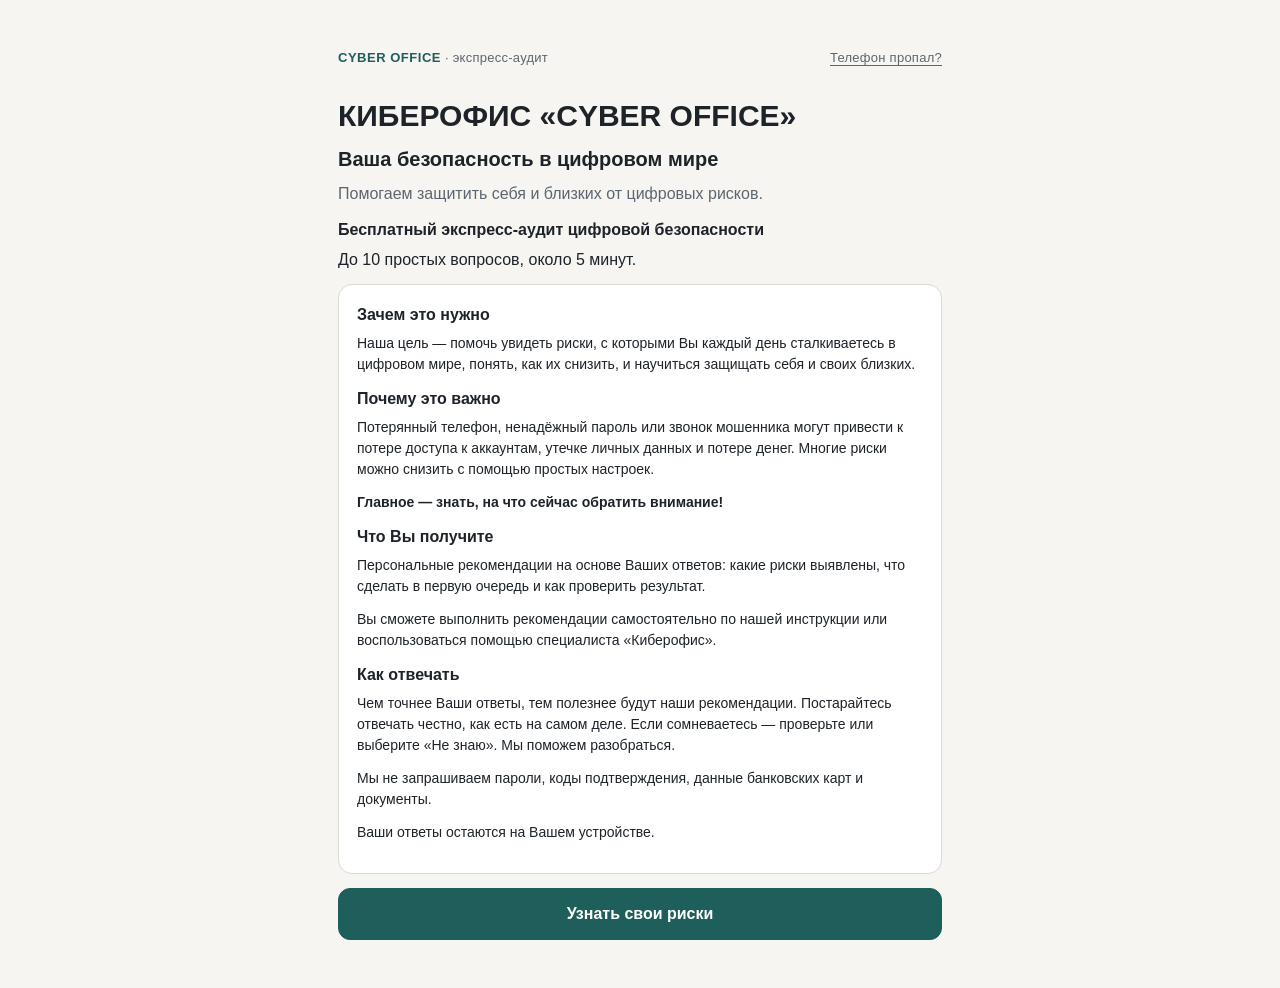
==== index.html @ 46e79403 "Add files via upload" ====
<!doctype html>
<html lang="ru">
<head>
<meta charset="utf-8">
<meta name="viewport" content="width=device-width, initial-scale=1, viewport-fit=cover">
<title>Экспресс-аудит цифровой безопасности · Cyber Office</title>
<style>
:root{
  --bg:#f6f5f1; --surface:#ffffff; --surface-2:#efede7; --ink:#1d2329; --muted:#5d6670; --line:#dcd9d1;
  --accent:#1f5f5b; --accent-ink:#ffffff; --accent-soft:#e2efed;
  --crit:#a3312a; --crit-soft:#f8e6e3; --warn:#8a5a12; --warn-soft:#f6ecd9; --ok:#2f6b3a; --ok-soft:#e4f0e5; --na:#6b7280;
  --sel:#2c3e50; --sel-soft:#e9edf1;
  color-scheme: light;
  box-sizing:border-box;
  padding-top:env(safe-area-inset-top,0px); padding-bottom:env(safe-area-inset-bottom,0px);
}
@media (prefers-color-scheme: dark){
  :root:not([data-theme="light"]){
    --bg:#14181b; --surface:#1c2226; --surface-2:#242b30; --ink:#e8e6e1; --muted:#9aa4ad; --line:#323a40;
    --accent:#5fb3ab; --accent-ink:#0f1a19; --accent-soft:#1f3433;
    --crit:#f08a80; --crit-soft:#3a2321; --warn:#e2b36a; --warn-soft:#352b1b; --ok:#8cc796; --ok-soft:#1f3123; --na:#9aa4ad;
    --sel:#c9d6e2; --sel-soft:#26313a;
    color-scheme: dark;
  }
}
:root[data-theme="dark"]{
  --bg:#14181b; --surface:#1c2226; --surface-2:#242b30; --ink:#e8e6e1; --muted:#9aa4ad; --line:#323a40;
  --accent:#5fb3ab; --accent-ink:#0f1a19; --accent-soft:#1f3433;
  --crit:#f08a80; --crit-soft:#3a2321; --warn:#e2b36a; --warn-soft:#352b1b; --ok:#8cc796; --ok-soft:#1f3123; --na:#9aa4ad;
  --sel:#c9d6e2; --sel-soft:#26313a;
  color-scheme: dark;
}
*{box-sizing:border-box}
html{scroll-padding-top:env(safe-area-inset-top,0px)}
html,body{margin:0}
body{background:var(--bg);color:var(--ink);font:16px/1.5 -apple-system,BlinkMacSystemFont,"Segoe UI",Roboto,"Helvetica Neue",Arial,sans-serif;-webkit-text-size-adjust:100%}
.wrap{max-width:640px;margin:0 auto;padding:20px 18px 48px}
.brand{display:flex;justify-content:space-between;align-items:center;font-size:13px;color:var(--muted);letter-spacing:.02em;margin-bottom:18px}
.brand b{color:var(--accent);font-weight:700;letter-spacing:.04em}
h1{font-size:26px;line-height:1.2;margin:0 0 12px;font-weight:700}
h2{font-size:20px;line-height:1.3;margin:0 0 10px;font-weight:700}
h3{font-size:16px;margin:0 0 6px;font-weight:700}
p{margin:0 0 12px}
.muted{color:var(--muted)}
.small{font-size:14px}
.card{background:var(--surface);border:1px solid var(--line);border-radius:14px;padding:18px;margin-bottom:14px}
.btn{appearance:none;border:1px solid var(--accent);background:var(--accent);color:var(--accent-ink);border-radius:12px;padding:13px 18px;font:inherit;font-weight:600;cursor:pointer;min-height:48px}
.btn.secondary{background:transparent;color:var(--accent)}
.btn.ghost{background:transparent;border-color:var(--line);color:var(--ink)}
.btn.link{background:none;border:none;color:var(--muted);padding:8px 0;min-height:auto;font-weight:500;text-decoration:underline}
.btn:disabled{opacity:.45;cursor:default}
.row{display:flex;gap:10px;flex-wrap:wrap;align-items:center}
.row .btn{flex:1 1 auto}
.progress{height:6px;background:var(--surface-2);border-radius:99px;overflow:hidden;margin:6px 0 18px}
.progress i{display:block;height:100%;background:var(--accent);width:0;transition:width .25s}
.qmeta{display:flex;justify-content:space-between;font-size:13px;color:var(--muted)}
.qtext{font-size:20px;line-height:1.35;font-weight:650;margin:4px 0 6px}
.opts{display:grid;gap:10px;margin:16px 0 20px}
.opt{appearance:none;text-align:left;width:100%;background:var(--surface);border:1.5px solid var(--line);border-radius:12px;padding:14px 16px;font:inherit;color:var(--ink);cursor:pointer;display:flex;gap:12px;align-items:flex-start;min-height:52px}
.opt .mark{flex:0 0 20px;height:20px;border:2px solid var(--line);border-radius:50%;margin-top:2px}
.opt.multi .mark{border-radius:5px}
.opt[aria-pressed="true"]{border-color:var(--sel);background:var(--sel-soft)}
.opt[aria-pressed="true"] .mark{border-color:var(--sel);background:var(--sel);box-shadow:inset 0 0 0 3px var(--sel-soft)}
.verdict{border-radius:14px;padding:16px 18px;margin-bottom:14px;border:1px solid var(--line)}
.verdict.crit{background:var(--crit-soft);border-color:var(--crit)}
.verdict.warn{background:var(--warn-soft);border-color:var(--warn)}
.verdict.ok{background:var(--ok-soft);border-color:var(--ok)}
.verdict .lbl{font-size:13px;font-weight:700;text-transform:uppercase;letter-spacing:.06em;margin-bottom:4px}
.verdict.crit .lbl{color:var(--crit)} .verdict.warn .lbl{color:var(--warn)} .verdict.ok .lbl{color:var(--ok)}
.risk{border:2px solid var(--crit);border-radius:14px;padding:18px;background:var(--surface);margin-bottom:14px}
.risk.l4{border-color:var(--warn)}
.risk .k{font-size:13px;font-weight:700;color:var(--crit);margin-bottom:6px}
.risk.l4 .k{color:var(--warn)}
.risk .t{font-size:19px;font-weight:700;line-height:1.3;margin-bottom:12px}
.chain{display:flex;flex-direction:column;gap:6px;margin:0 0 14px}
.chain span{background:var(--surface-2);border-radius:9px;padding:7px 11px;font-size:14px;position:relative}
.chain span+span::before{content:"↓";position:absolute;left:-2px;top:-17px;color:var(--muted);font-size:13px}
.chain span{margin-left:14px}
.chain span:last-child{background:var(--crit-soft);color:var(--crit);font-weight:600}
.risk.l4 .chain span:last-child{background:var(--warn-soft);color:var(--warn)}
ol.first{margin:0;padding-left:20px} ol.first li{margin-bottom:4px}
.step{border:1px solid var(--line);border-radius:14px;background:var(--surface);padding:16px;margin-bottom:12px}
.step .head{display:flex;gap:10px;align-items:flex-start}
.step .num{flex:0 0 28px;height:28px;border-radius:50%;background:var(--accent-soft);color:var(--accent);font-weight:700;display:flex;align-items:center;justify-content:center;font-size:14px}
.step .meta{font-size:13px;color:var(--muted);margin:2px 0 8px}
.step .acts{display:flex;gap:8px;flex-wrap:wrap;margin-top:10px}
.step .acts .btn{padding:9px 12px;min-height:42px;font-size:14px;flex:1 1 auto}
.step .acts .btn[aria-pressed="true"]{background:var(--accent);color:var(--accent-ink);border-color:var(--accent)}
.instr{margin-top:12px;padding:12px 14px;background:var(--surface-2);border-radius:10px;font-size:15px}
.instr ol{margin:6px 0 8px;padding-left:20px} .instr li{margin-bottom:6px}
a.btn{display:inline-flex;align-items:center;justify-content:center;text-decoration:none}
.instr .btn.guide{display:flex;width:100%;margin:0 0 12px;text-decoration:none;justify-content:center;align-items:center}
.instr .chk{font-size:14px;color:var(--muted);margin:0}
.chip{display:inline-block;font-size:12px;font-weight:700;border-radius:99px;padding:3px 9px;white-space:nowrap}
.chip.c5{background:var(--crit-soft);color:var(--crit)}
.chip.c4,.chip.cN{background:var(--warn-soft);color:var(--warn)}
.chip.c3{background:var(--warn-soft);color:var(--warn)}
.chip.cZ{background:var(--ok-soft);color:var(--ok)}
.chip.cX{background:var(--surface-2);color:var(--na)}
.map .theme{margin:14px 0 6px;font-weight:700}
.map .item{padding:10px 0;border-top:1px solid var(--line)}
.map .item .top{display:flex;justify-content:space-between;gap:10px;align-items:flex-start}
.map .item .why{font-size:14px;color:var(--muted);margin-top:4px}
.code{font-family:ui-monospace,SFMono-Regular,Menlo,Consolas,monospace;font-size:13px;background:var(--surface-2);border-radius:10px;padding:10px 12px;word-break:break-word;margin:8px 0 10px;user-select:all}
.note{font-size:13px;color:var(--muted)}
.deep{border:2px solid var(--accent);background:var(--accent-soft)}
.deep .k{font-size:13px;font-weight:700;color:var(--accent);text-transform:uppercase;letter-spacing:.06em;margin-bottom:4px}
.topics{display:flex;flex-wrap:wrap;gap:6px;margin-top:6px}
.topics span{font-size:13px;background:var(--surface);border:1px solid var(--line);border-radius:99px;padding:4px 10px}
.hidden{display:none}
.toast{position:fixed;left:50%;bottom:calc(20px + env(safe-area-inset-bottom,0px));transform:translateX(-50%);background:var(--ink);color:var(--bg);padding:10px 16px;border-radius:10px;font-size:14px;opacity:0;transition:opacity .2s;pointer-events:none}
.toast.on{opacity:1}
@media (min-width:600px){ .wrap{padding-top:36px} h1{font-size:30px} }
.brand{flex-wrap:wrap;gap:8px}.emergency-link{color:inherit;display:inline-flex;align-items:center;min-height:44px;text-decoration:underline;text-underline-offset:3px}.acts .btn{text-align:center;text-decoration:none}
</style>
</head>
<body>
<div class="wrap">
  <div class="brand"><span><b>CYBER OFFICE</b> · экспресс-аудит</span><a class="emergency-link" href="emergency.html">Телефон пропал?</a></div>
  <main id="app" aria-live="polite"><section class="card"><h1>Экспресс-аудит цифровой безопасности</h1><p>Опросник загружается…</p><p class="muted">Если вопросы не появились, откройте сайт по HTTPS в обычной вкладке браузера. Просмотрщик HTML-файлов может блокировать JavaScript.</p></section></main>

</div>
<div class="toast" id="toast" role="status"></div>
<script>
(function(){
"use strict";

/* ===== Настройки теста ===== */
var HELP_URL = "https://t.me/Cyberoffice_help";           // ссылка на канал помощи Cyber Office (мессенджер, почта mailto: или сайт); пусто = канал ещё не подключён
var HELP_LABEL = "Написать в Telegram";
var HELP_EMAIL = "";         // запасной канал, например help@...
var STORE = "co-express-v2";

/* ===== Вопросы ===== */
var THEMES = {A:"Смартфон, SIM и мошенники", B:"Пароли, почта и мессенджеры", C:"Семья"};
var Q = [
 {id:"a0", code:"А0", th:"A", scored:false, multi:true, text:"Какими телефонами Вы пользуетесь?", hint:"Можно выбрать несколько вариантов. Покажем инструкции для каждого выбранного типа.",
  opts:[{t:"iPhone",v:"ios"},{t:"Samsung",v:"samsung"},{t:"Другой Android",v:"android"},{t:"Не знаю",v:"unknown",excl:true}]},
 {id:"c0", code:"В0", th:"C", scored:false, multi:true, text:"Кто, кроме Вас, пользуется Вашими устройствами или может стать целью мошенников?", hint:"Можно выбрать несколько.",
  opts:[{t:"Дети",v:"kids"},{t:"Родители",v:"parents"},{t:"Другие родные и близкие",v:"relatives"},{t:"Друзья и коллеги",v:"friends"},{t:"Помощники по дому или работе",v:"helpers"},{t:"Только я",v:"me",excl:true},{t:"Не знаю",v:"unknown",excl:true}]},
 {id:"a1", code:"А1", th:"A", step:"find", text:"Телефон потерялся. Сможете ли Вы с чужого устройства найти и заблокировать его?",
  why:"Если телефон нельзя быстро заблокировать, в нём остаются открытыми почта, банк и коды из SMS.",
  opts:[{t:"Да, знаю как и помню пароль от аккаунта Apple или Google",s:"Z"},{t:"Поиск включён, но пароль от аккаунта не помню",s:3},{t:"Не знаю, включён ли поиск",s:"N"},{t:"Не задумывался",s:4}]},
 {id:"a3", code:"А3", th:"A", step:"call", text:"Вам звонят «из банка» или «полиции», знают Ваше имя. Просят код из SMS или перевод на «безопасный счёт». Как поступите?",
  why:"Имя и детали могут быть известны из утечек. Даже самостоятельный ввод кода по просьбе звонящего опасен.",
  opts:[{t:"Завершу звонок и сам проверю информацию по официальному номеру",s:"Z"},{t:"Положу трубку, но проверять не буду",s:3},{t:"Продолжу разговор, если всё звучит убедительно",s:4},{t:"Сам введу код по просьбе звонящего или назову его",s:5},{t:"Не знаю, как поступлю",s:"N"}]},
 {id:"b1", code:"Б1", th:"B", step:"pwd", multi:true, hint:"Можно выбрать несколько.", text:"Как устроены Ваши пароли?",
  why:"Повторяющиеся пароли позволяют взломать другие аккаунты после одной утечки. Способ безопасного сохранения сам по себе не повышает риск.",
  opts:[{t:"Повторяю один пароль или его варианты на разных сайтах",s:5},{t:"Пароли разные, но храню их в заметках или файле",s:4},{t:"Пароли уникальные, сохраняет телефон, браузер или менеджер паролей",s:"Z"},{t:"Не знаю, повторяются ли пароли",s:"N",excl:true}]},
 {id:"b2", code:"Б2", th:"B", step:"mail2fa", text:"Как защищён вход в Вашу основную почту?", hint:"Основная почта часто служит ключом к другим сервисам: через неё можно восстанавливать пароли и подтверждать важные действия.",
  why:"Почта – ключ, через который восстанавливается почти всё остальное.",
  opts:[{t:"Пароль и код из приложения или подтверждение на телефоне",s:"Z"},{t:"Пароль и код по SMS",s:3},{t:"Только пароль",s:5},{t:"Не знаю",s:"N"}]},
 {id:"b3", code:"Б3", th:"B", step:"recovery", text:"Представьте, что Вы потеряли телефон и не можете войти в основную почту. Как восстановите доступ?",
  why:"Вернуть почту должны Вы – даже без этого телефона.",
  opts:[{t:"Есть несколько своих способов: вторая почта, резервные коды",s:"Z"},{t:"Есть резервная почта, но доступ к ней тоже зависит от телефона",s:3},{t:"Только через мой номер телефона",s:4},{t:"Через номер или почту другого человека, других способов нет",s:5},{t:"Затрудняюсь ответить",s:"N"}]},
 {id:"b4", code:"Б4", th:"B", step:"tg", text:"Защищён ли вход в Ваш основной мессенджер дополнительным паролем?", hint:"В разных мессенджерах он называется по-разному: облачный пароль, двухшаговая проверка, PIN-код.",
  why:"Без дополнительного пароля мессенджер угоняют по одному коду из SMS и пишут Вашим близким от Вашего имени.",
  opts:[{t:"Да",s:"Z"},{t:"Нет",s:4},{t:"Не знаю",s:"N"},{t:"Не пользуюсь мессенджерами",s:"X"}]},
 {id:"c1", code:"В1", th:"C", step:"access", only:"family", text:"Есть ли у близких доступ к Вашим устройствам или аккаунтам?",
  why:"Чужой доступ к почте, сохранённым паролям и аккаунтам может привести к потере контроля над ними.",
  opts:[{t:"Нет, у каждого свои учётные записи и устройства",s:"Z"},{t:"Пользуются общим устройством, но входят в отдельные профили",s:"Z"},{t:"Иногда пользуются моим разблокированным устройством, но не знают паролей",s:3},{t:"Знают мои пароли или могут открыть мою почту, банк либо аккаунты",s:5},{t:"Не знаю, у кого остался доступ",s:"N"}]},
 {id:"c2", code:"В2", th:"C", step:"codeword", only:"any", text:"Если близкий позвонит и попросит срочно перевести деньги, как Вы убедитесь, что это он?",
  why:"Голос близкого можно подделать по нескольким секундам записи.",
  opts:[{t:"У нас есть кодовое слово или правило перезвонить",s:"Z"},{t:"Узнаю по голосу",s:4},{t:"Не обсуждали",s:4}]}
];
var QI = {}; Q.forEach(function(q){QI[q.id]=q;});

/* ===== Шаги плана ===== */
var GUIDES = {
  ios:{url:"iphone/index.html", name:"iPhone", count:6, steps:{find:"find", sim:"sim", pwd:"passwords"}},
  samsung:{url:"samsung/index.html", name:"Samsung", count:5, steps:{find:"find", sim:"sim", pwd:"passwords", tg:"telegram"}}
};
function guidesFor(k){
  return platforms().map(function(p){ return GUIDES[p]; }).filter(function(guide){ return guide && guide.steps[k]; });
}
var STEPS = {
 call:{q:"a3",title:"Правило «положи трубку и перезвони сам»",why:"Самостоятельный звонок по официальному номеру снижает риск передачи кода или перевода злоумышленнику.",time:"5 минут разговора с семьёй",
  check:"Каждый в семье может назвать правило своими словами.",
  all:["Если в неожиданном звонке просят код из SMS, перевод или установку приложения – кладите трубку.","Перезвоните сами: номер на обороте карты или в официальном приложении банка.","Код из SMS никому не называйте и не вводите по подсказке – ни «банку», ни «полиции», ни «оператору».","Расскажите правило близким, особенно пожилым родителям."]},
 sim:{q:"b3",title:"Защитить номер телефона",why:"Через номер восстанавливаются почта, банк и Госуслуги.",time:"15 минут и звонок оператору",
  check:"При включении телефон просит PIN SIM-карты; на Госуслугах установлен запрет на оформление сим-карт.",
  ios:["Настройки → Сотовая связь → [номер] → SIM-PIN → включить, затем «Изменить PIN»."],
  samsung:["Настройки → Безопасность и конфиденциальность → Другие параметры безопасности → Настройка блокировки SIM-карты → включить, затем «Сменить PIN-код SIM-карты»."],
  android:["Настройки → поиск по слову «SIM» → «Блокировка SIM-карты» → включить."],
  all:["Текущий PIN и PUK – на пластиковой карте от SIM. Нет карты или у Вас eSIM – узнайте PUK у оператора. PIN не подбирайте: после трёх ошибок SIM заблокируется.","Позвоните оператору и попросите запретить замену SIM-карты по доверенности и в удалённых каналах.","Госуслуги → Профиль → Сим-карты → «Запрет на оформление договоров связи» → Установить."]},
 find:{q:"a1",title:"Найти и заблокировать телефон с чужого устройства",why:"В первые минуты после пропажи важнее всего закрыть доступ к телефону.",time:"5–10 минут",
  check:"Со второго устройства Вы видите свой телефон на карте.",
  ios:["Настройки → [Ваше имя] → Локатор → Найти iPhone → включить, и включить «Сеть Локатора».","Настройки → Face ID и код-пароль → Защита украденного устройства → включить.","Проверка: icloud.com/find с другого устройства."],
  samsung:["Настройки → Безопасность и конфиденциальность → Защита от потери устройства → Поиск смартфона → «Разрешить поиск этого смартфона».","Там же → Защита от кражи → включить «Проверка личности», «Обнаружение кражи» и «Удалённая блокировка».","Проверка: google.com/android/find с другого устройства."],
  android:["Настройки → Google → Все сервисы → Find Hub (Найти устройство) → включить.","Проверка: google.com/android/find с другого устройства."],
  all:["Запишите пароль от аккаунта Apple или Google так, чтобы он был доступен без телефона."]},
 pwd:{q:"b1",title:"Перейти на менеджер паролей",why:"Уникальные пароли снижают риск доступа к почте и банку после утечки на другом сайте.",time:"15 минут на старт, замена паролей – постепенно",
  check:"Проверка паролей не показывает повторов на почте, Госуслугах и в банках.",
  ios:["Приложение «Пароли» уже есть в iPhone. Откройте его → раздел безопасности: там утёкшие и повторяющиеся пароли."],
  samsung:["Настройки → Google → Автозаполнение → Менеджер паролей Google → Проверка паролей."],
  android:["Настройки → Google → Автозаполнение → Менеджер паролей Google → Проверка паролей."],
  all:["Меняйте по порядку: основная почта → Госуслуги → банки → мессенджеры.","Новый пароль создаёт менеджер кнопкой «Создать надёжный пароль».","Пароли из заметок и файлов перенесите в менеджер, а заметки удалите."]},
 mail2fa:{q:"b2",title:"Второй шаг входа в основную почту",why:"Украденного пароля станет мало, чтобы войти в почту.",time:"10 минут",
  check:"В разделе безопасности почты второй шаг включён, а резервные коды хранятся не на этом телефоне.",
  all:["Gmail: Настройки → Google → Управление аккаунтом Google → Безопасность → Двухэтапная аутентификация. Выберите подтверждение на телефоне или приложение, а не SMS.","Яндекс: id.yandex.ru → Безопасность → «Способ входа в профиль» → пароль и код из приложения Яндекс ID.","Mail.ru: на сайте Настройки → Все настройки → Безопасность → Двухфакторная аутентификация. Здесь доступен только SMS, поэтому защитите и номер телефона.","Сохраните резервные коды на бумаге или в менеджере паролей."]},
 recovery:{q:"b3",title:"Свои способы восстановления почты",why:"Актуальные способы восстановления помогают вернуть доступ к почте при потере телефона.",time:"10 минут",
  check:"Каждый номер и адрес для восстановления – Ваш и доступен Вам сегодня.",
  all:["Откройте раздел безопасности почты: номера телефонов и резервные адреса.","Удалите старые номера и адреса, а также контакты других людей.","Добавьте вторую свою почту у другого провайдера и защитите её вторым шагом входа.","Сохраните резервные коды не на этом телефоне."]},
 tg:{q:"b4",title:"Дополнительный пароль в мессенджере",why:"Дополнительный пароль снижает риск захвата аккаунта при утечке кода из SMS.",time:"5 минут",
  check:"Вход на новом устройстве требует дополнительный пароль, а в списке устройств только Ваши.",
  all:["Откройте настройки мессенджера → раздел о конфиденциальности или безопасности → включите дополнительный пароль: облачный пароль, двухшаговую проверку или PIN-код.","Укажите почту для восстановления этого пароля и сохраните пароль в менеджере паролей.","Там же откройте список устройств и завершите незнакомые сеансы.","Код из SMS никому не называйте: с ним чужой человек войдёт в аккаунт, если дополнительного пароля нет."]},
 access:{q:"c1",title:"Разделить доступ к устройствам и аккаунтам",why:"Каждый должен пользоваться своими учётными записями без доступа к Вашим паролям и почте.",time:"15 минут",
  check:"Близкие входят в собственные профили; Ваши почта, банк и сохранённые пароли им недоступны.",
  all:["Проверьте, кто знает пароли от Вашей почты и важных аккаунтов; смените общие пароли на уникальные.","На общих устройствах создайте отдельные профили и выйдите из личной почты и банковских приложений.","Проверьте активные сеансы в важных сервисах и завершите ненужные.","Если устройство используют дети, настройте отдельный детский профиль и ограничения установки приложений."]},
 codeword:{q:"c2",title:"Семейное кодовое слово",why:"Кодовое слово и обратный звонок помогают проверить, кто просит перевести деньги.",time:"10 минут разговора",
  check:"Каждый в семье знает слово и правило перезвонить.",
  all:["Выберите слово, которого нет в соцсетях и которое не угадать.","Сообщите его голосом или лично, не пишите в мессенджере.","Звонок «я в беде» с просьбой о деньгах: спросите слово. Не знает – положите трубку и перезвоните по номеру из своей записной книжки."]}
};

/* ===== Правила главного риска (порядок = приоритет) ===== */
function A(id){ var a=state.ans[id]; return (a===undefined||a===null)?null:a; }
function inn(id,arr){ var a=A(id); if(a===null) return false; if(Array.isArray(a)) return a.some(function(x){return arr.indexOf(x)>=0;}); return arr.indexOf(a)>=0; }
var PRIORITY = {recovery:0,pwd:1,mail2fa:2,access:3,find:4,call:5,codeword:6,tg:7};
var RULES = [
 {lvl:5,step:"recovery",when:function(){return A("b3")===3;},title:"Восстановление почты зависит от другого человека",chain:["Потеря доступа к почте","Код восстановления получает другой человек","Вы не можете самостоятельно вернуть аккаунт"],first:["Проверьте способы восстановления","Укажите свои резервные контакты","Защитите резервную почту"]},
 {lvl:5,step:"pwd",when:function(){return inn("b1",[0]);},title:"Повторяющиеся пароли открывают сразу несколько аккаунтов",chain:["Утечка пароля одного сайта","Тот же пароль пробуют на почте","Другие аккаунты оказываются под угрозой"],first:["Смените повторяющиеся пароли, начиная с почты","Включите второй шаг входа","Проверьте повторы в менеджере паролей"]},
 {lvl:5,step:"mail2fa",when:function(){return A("b2")===2;},title:"В основную почту можно войти по одному паролю",chain:["Пароль попадает в утечку","Посторонний входит в почту","Через почту восстанавливает другие аккаунты"],first:["Включите двухфакторную аутентификацию почты","Проверьте активные сеансы","Сохраните резервные способы восстановления"]},
 {lvl:5,step:"access",when:function(){return A("c1")===3;},title:"У близких есть доступ к Вашим важным аккаунтам",chain:["Общий пароль или открытый сеанс","Доступ к почте и личным данным","Потеря контроля над аккаунтом"],first:["Разделите профили на общих устройствах","Смените общие пароли","Завершите лишние сеансы"]},
 {lvl:5,step:"call",when:function(){return A("a3")===3;},title:"Ввод кода по просьбе звонящего может привести к потере денег",chain:["Звонок от имени банка","Просьба ввести или назвать код","Подтверждение чужого входа или операции"],first:["Не вводите коды по просьбе звонящего","Завершите разговор","Перезвоните по официальному номеру"]},
 {lvl:4,step:"pwd",when:function(){return inn("b1",[1]);},title:"Пароли в заметках или файле могут попасть посторонним",chain:["Доступ к файлу или заметке","Пароли оказываются открыты","Риск доступа к аккаунтам"],first:["Перенесите пароли в защищённый менеджер","Удалите открытый файл","Проверьте уникальность паролей"]},
 {lvl:4,step:"recovery",when:function(){return A("b3")===2;},title:"Восстановление почты зависит только от номера телефона",chain:["Потеря телефона или номера","Нет независимого способа восстановления","Доступ к почте затруднён"],first:["Добавьте резервную почту","Сохраните резервные коды вне телефона","Проверьте восстановление"]},
 {lvl:4,step:"tg",when:function(){return A("b4")===1;},title:"В мессенджере не включён дополнительный пароль",chain:["Злоумышленник получает код входа","Входит в мессенджер","Пишет близким от Вашего имени"],first:["Включите дополнительную защиту входа","Проверьте список устройств","Завершите незнакомые сеансы"]},
 {lvl:4,step:"codeword",when:function(){return inn("c2",[1,2]);},title:"Поддельный голос близкого может убедить перевести деньги",chain:["Звонок с похожим голосом","Просьба срочно перевести деньги","Нет независимой проверки личности"],first:["Договоритесь о кодовом слове","Перезванивайте по сохранённому номеру","Предупредите близких"]}
];
function firedRules(){return RULES.filter(function(r){try{return r.when();}catch(e){return false;}}).sort(function(a,b){return b.lvl-a.lvl || PRIORITY[a.step]-PRIORITY[b.step];});}

/* ===== Состояние ===== */
var state = {ans:{}, idx:0, screen:"intro", self:{}, help:{}, open:{}};
function load(){ try{ var s=localStorage.getItem(STORE); if(s){ var o=JSON.parse(s); if(o&&o.ans){ state=Object.assign(state,o); } } }catch(e){} }
function save(){ try{ localStorage.setItem(STORE, JSON.stringify(state)); }catch(e){} }
function wipe(){ try{ localStorage.removeItem(STORE); }catch(e){} state={ans:{},idx:0,screen:"intro",self:{},help:{},open:{}}; render(); toast("Ответы удалены с этого устройства"); }

function family(){ var a=A("c0")||[]; var has=function(i){return a.indexOf(i)>=0;}; return {kids:has(0), others:has(1)||has(2)||has(3)||has(4), unknown:has(6), me:has(5), list:a.map(function(i){return QI.c0.opts[i].t.toLowerCase();})}; }
function seq(){
  var f=family();
  return Q.filter(function(q){
    if(q.only==="family") return f.kids||f.others;
    if(q.only==="any") return f.kids||f.others||f.unknown;
    return true;
  });
}
function stateOf(q){
  var a=A(q.id); if(a===null) return null;
  if(!Array.isArray(a)) return q.opts[a].s;
  if(!a.length) return null;
  var best=null, bl=-1;
  a.forEach(function(i){ var st=q.opts[i].s, l=lvlOf(st); if(l>bl){ bl=l; best=st; } });
  return best;
}
function lvlOf(s){ if(s===null||s===undefined) return 0; if(s==="N") return 0; if(s==="Z"||s==="X") return 0; return s; }
function platforms(){ var a=A("a0"); if(a===null) return []; return (Array.isArray(a)?a:[a]).map(function(i){return Q[0].opts[i]&&Q[0].opts[i].v;}).filter(Boolean); }
function platform(){ var p=platforms(); return p.length===1?p[0]:"unknown"; }

/* ===== Помощники ===== */
function el(tag, attrs, html){ var e=document.createElement(tag); if(attrs){ for(var k in attrs){ if(k==="class") e.className=attrs[k]; else if(k.indexOf("on")===0) e.addEventListener(k.slice(2),attrs[k]); else e.setAttribute(k,attrs[k]); } } if(html!==undefined) e.innerHTML=html; return e; }
function esc(s){ return String(s).replace(/[&<>"]/g,function(c){return {"&":"&amp;","<":"&lt;",">":"&gt;",'"':"&quot;"}[c];}); }
var tt; function toast(m){ var t=document.getElementById("toast"); t.textContent=m; t.classList.add("on"); clearTimeout(tt); tt=setTimeout(function(){t.classList.remove("on");},2200); }
var app=document.getElementById("app");

/* ===== Экраны ===== */
function render(){
  app.innerHTML="";
  if(state.screen==="intro") return renderIntro();
  if(state.screen==="q") return renderQ();
  return renderResult();
}

function renderIntro(){
  var has=Object.keys(state.ans).length>0;
  var c=el("div");
  c.appendChild(el("h1",null,"КИБЕРОФИС «CYBER OFFICE»"));
  c.appendChild(el("h2",null,"Ваша безопасность в цифровом мире"));
  c.appendChild(el("p",{class:"muted"},"Помогаем защитить себя и близких от цифровых рисков."));
  c.appendChild(el("h3",null,"Бесплатный экспресс-аудит цифровой безопасности"));
  c.appendChild(el("p",null,"До 10 простых вопросов, около 5 минут."));
  var card=el("div",{class:"card small"});
  card.innerHTML="<h3>Зачем это нужно</h3><p>Наша цель — помочь увидеть риски, с которыми Вы каждый день сталкиваетесь в цифровом мире, понять, как их снизить, и научиться защищать себя и своих близких.</p><h3>Почему это важно</h3><p>Потерянный телефон, ненадёжный пароль или звонок мошенника могут привести к потере доступа к аккаунтам, утечке личных данных и потере денег. Многие риски можно снизить с помощью простых настроек.</p><p><b>Главное — знать, на что сейчас обратить внимание!</b></p><h3>Что Вы получите</h3><p>Персональные рекомендации на основе Ваших ответов: какие риски выявлены, что сделать в первую очередь и как проверить результат.</p><p>Вы сможете выполнить рекомендации самостоятельно по нашей инструкции или воспользоваться помощью специалиста «Киберофис».</p><h3>Как отвечать</h3><p>Чем точнее Ваши ответы, тем полезнее будут наши рекомендации. Постарайтесь отвечать честно, как есть на самом деле. Если сомневаетесь — проверьте или выберите «Не знаю». Мы поможем разобраться.</p><p>Мы не запрашиваем пароли, коды подтверждения, данные банковских карт и документы.</p><p>Ваши ответы остаются на Вашем устройстве.</p>";
  c.appendChild(card);
  var r=el("div",{class:"row"});
  r.appendChild(el("button",{class:"btn",type:"button",onclick:function(){state.screen=has&&allAnswered()?"result":"q"; if(!has) state.idx=0; save();render();}},"Узнать свои риски"));
  c.appendChild(r);
  app.appendChild(c);
}
function allAnswered(){ return seq().every(function(q){ var a=A(q.id); return a!==null && (!q.multi || a.length>0); }); }

function renderQ(){
  var s=seq(); if(state.idx>=s.length) state.idx=s.length-1; if(state.idx<0) state.idx=0;
  var q=s[state.idx];
  var wrap=el("div");
  var meta=el("div",{class:"qmeta"},"<span>"+esc(THEMES[q.th])+"</span><span>Вопрос "+(state.idx+1)+" из "+s.length+"</span>");
  wrap.appendChild(meta);
  var pr=el("div",{class:"progress"}); var bar=el("i"); bar.style.width=Math.round(state.idx/s.length*100)+"%"; pr.appendChild(bar); wrap.appendChild(pr);
  wrap.appendChild(el("div",{class:"qtext",id:"qtext"},esc(q.text)));
  if(q.hint) wrap.appendChild(el("p",{class:"muted small"},esc(q.hint)));
  var opts=el("div",{class:"opts",role:"group","aria-labelledby":"qtext"});
  var cur=A(q.id);
  q.opts.forEach(function(o,i){
    var pressed = q.multi ? (cur||[]).indexOf(i)>=0 : cur===i;
    var b=el("button",{class:"opt"+(q.multi?" multi":""),type:"button","aria-pressed":pressed?"true":"false"},"<span class='mark' aria-hidden='true'></span><span>"+esc(o.t)+"</span>");
    b.addEventListener("click",function(){
      if(q.multi){
        var a=(A(q.id)||[]).slice();
        if(o.excl){ a=[i]; }
        else{
          a=a.filter(function(x){return !q.opts[x].excl;});
          var p=a.indexOf(i); if(p>=0) a.splice(p,1); else a.push(i);
        }
        state.ans[q.id]=a;
      } else state.ans[q.id]=i;
      cleanup(); save(); renderQ_refresh();
    });
    opts.appendChild(b);
  });
  wrap.appendChild(opts);
  var r=el("div",{class:"row"});
  r.appendChild(el("button",{class:"btn ghost",type:"button",onclick:function(){ if(state.idx===0){state.screen="intro";} else state.idx--; save(); render(); }},"Назад"));
  var ok = q.multi ? (cur&&cur.length>0) : cur!==null;
  var next=el("button",{class:"btn",type:"button",id:"next",onclick:function(){
    var s2=seq(); if(state.idx>=s2.length-1){ state.screen="result"; } else state.idx++;
    save(); render(); window.scrollTo(0,0);
  }}, state.idx===s.length-1?"Показать результат":"Далее");
  if(!ok) next.disabled=true;
  r.appendChild(next);
  wrap.appendChild(r);
  app.appendChild(wrap);
}
function renderQ_refresh(){ app.innerHTML=""; renderQ(); }
function cleanup(){ var keep={}; seq().forEach(function(q){keep[q.id]=1;}); Object.keys(state.ans).forEach(function(k){ if(!keep[k]) delete state.ans[k]; }); }

/* ===== Результат ===== */
function compute(){
  var s=seq(), fired=firedRules();
  var states={}, maxL=0, anyN=false, any23=false;
  s.forEach(function(q){ if(q.scored===false) return; var st=stateOf(q); states[q.id]=st; var l=lvlOf(st); if(st==="N") anyN=true; if(l===2||l===3) any23=true; if(l>maxL) maxL=l; });
  fired.forEach(function(r){ if(r.lvl>maxL) maxL=r.lvl; });
  var verdict;
  if(maxL>=5) verdict={cls:"crit",lbl:"Есть критический риск",txt:"Один такой риск может перечеркнуть остальные правильные настройки. Начните с главного риска ниже."};
  else if(maxL===4) verdict={cls:"warn",lbl:"Есть риски, которые стоит закрыть",txt:"По Вашим ответам есть подтверждённые пробелы, которые стоит исправить."};
  else if(any23) verdict={cls:"warn",lbl:"Основа есть, но есть пробелы",txt:"Главное у Вас уже сделано. Осталось закрыть несколько мелких дыр."};
  else if(anyN) verdict={cls:"warn",lbl:"Есть настройки, которые стоит проверить",txt:"Подтверждённых рисков по ответам не выявлено, но часть настроек Вам пока неизвестна."};
  else verdict={cls:"ok",lbl:"Серьёзных рисков по Вашим ответам не видно",txt:"Это оценка по ответам, а не проверка телефона. Раз в полгода стоит пройти аудит снова."};
  // план: шаг главного риска первым, остальные по уровню риска
  var score={}, order={};
  fired.forEach(function(r,i){ if(!(r.step in score)){ score[r.step]=r.lvl; order[r.step]=i; } else if(r.lvl>score[r.step]) score[r.step]=r.lvl; });
  s.forEach(function(q){ if(!q.step) return; var l=lvlOf(states[q.id]); if(l>0 && states[q.id]!=="N"){ if(!(q.step in score)||l>score[q.step]) score[q.step]=l; if(!(q.step in order)) order[q.step]=100+PRIORITY[q.step]; } });
  var keys=Object.keys(score).filter(function(k){ return STEPS[k] && s.indexOf(QI[STEPS[k].q])>=0; });
  var mainStep = fired.length ? fired[0].step : null;
  keys.sort(function(a,b){ if(a===mainStep) return -1; if(b===mainStep) return 1; return (score[b]-score[a]) || ((PRIORITY[a]===undefined?99:PRIORITY[a])-(PRIORITY[b]===undefined?99:PRIORITY[b])); });
  var plan=keys;
  plan=plan.slice(0,5);
  return {fired:fired, states:states, verdict:verdict, plan:plan, unknown:s.filter(function(q){return q.scored!==false && states[q.id]==="N";})};
}
function chip(st){
  if(st==="Z") return "<span class='chip cZ'>По Вашим словам защищено</span>";
  if(st==="X") return "<span class='chip cX'>Не относится</span>";
  if(st==="N") return "<span class='chip cN'>Стоит проверить</span>";
  if(st===5) return "<span class='chip c5'>Критично</span>";
  if(st===4) return "<span class='chip c4'>Открытый риск</span>";
  return "<span class='chip c3'>Небольшой пробел</span>";
}
function resultCode(R){
  var plat=platforms().map(function(p){return {ios:"iPhone",samsung:"Samsung",android:"Android",unknown:"не указан"}[p];}).join(", ")||"не указан";
  var parts=[];
  seq().forEach(function(q){ if(q.scored===false) return; var st=R.states[q.id]; var t = st==="Z"?"З":st==="X"?"–":st==="N"?"Н":"О"+st; parts.push(q.code+"-"+t); });
  var fam=family(); var famTxt=fam.list.join(", ")||"не указано";
  var TAG={find:"поиск",sim:"SIM",call:"звонки",pwd:"пароли",mail2fa:"вход в почту",recovery:"восстановление",tg:"мессенджер",access:"доступ близких",codeword:"кодовое слово"};
  var self=R.plan.filter(function(k){return state.self[k];}).map(function(k){return TAG[k];});
  var help=R.plan.filter(function(k){return state.help[k];}).map(function(k){return TAG[k];});
  return "Телефон: "+plat+" · Семья: "+famTxt+" · "+parts.join(" ")+" · Главный: "+(R.fired[0]?R.fired[0].step:"нет")+" · Сам: "+(self.join(",")||"–")+" · Помощь: "+(help.join(",")||"–")+" · Диагностика: "+(state.deep?"да":"нет");
}
function instrList(k){
  var st=STEPS[k], p=platform(), items=[];
  if(platforms().length>1){ platforms().forEach(function(pt){if(st[pt]) items=items.concat(st[pt].map(function(x){return ({ios:"iPhone",samsung:"Samsung",android:"Android"}[pt]||pt)+": "+x;}));}); }
  else if(st[p]) items=items.concat(st[p]);
  else if(p==="unknown" && (st.ios||st.samsung||st.android)){
    if(st.ios) items.push("iPhone: "+st.ios[0]);
    if(st.samsung) items.push("Samsung: "+st.samsung[0]);
    else if(st.android) items.push("Android: "+st.android[0]);
  }
  if(st.all) items=items.concat(st.all);
  return items;
}

function renderResult(){
  var R=compute();
  var c=el("div");
  c.appendChild(el("h1",null,"Ваш результат"));
  c.appendChild(el("div",{class:"verdict "+R.verdict.cls},"<div class='lbl'>"+esc(R.verdict.lbl)+"</div><div>"+esc(R.verdict.txt)+"</div>"));

  if(R.fired.length){
    var m=R.fired[0];
    var rk=el("section",{class:"risk"+(m.lvl<5?" l4":""),"aria-label":"Главный риск"});
    rk.innerHTML="<div class='k'>Главный риск</div><div class='t'>"+esc(m.title)+"</div><div class='chain'>"+m.chain.map(function(x){return "<span>"+esc(x)+"</span>";}).join("")+"</div><h3>Что сделать в первую очередь</h3><ol class='first'>"+m.first.map(function(x){return "<li>"+esc(x)+"</li>";}).join("")+"</ol>";
    c.appendChild(rk);
    if(R.fired.length>1){
      var more=el("div",{class:"card small"},"<h3>Ещё сценарии по Вашим ответам</h3><ul style='margin:0;padding-left:18px'>"+R.fired.slice(1).map(function(r){return "<li>"+esc(r.title)+"</li>";}).join("")+"</ul>");
      c.appendChild(more);
    }
  }

  if(!R.fired.length && R.plan.length){
    var k0=R.plan[0], q0=QI[STEPS[k0].q], l0=lvlOf(R.states[q0.id]);
    if(l0>=4){
      var fb=el("section",{class:"risk"+(l0<5?" l4":""),"aria-label":"Главный риск"});
      fb.innerHTML="<div class='k'>Главный риск</div><div class='t'>"+esc(q0.why)+"</div><p style='margin:0'>Начните с шага 1 плана ниже: «"+esc(STEPS[k0].title)+"».</p>";
      c.appendChild(fb);
    }
  }

  if(R.unknown.length){
    var verify=el("section",{class:"card"});
    verify.innerHTML="<h3>Стоит проверить</h3><p class='small muted'>Ответ «Не знаю» не считается подтверждённым риском.</p><ul>"+R.unknown.map(function(q){return "<li>"+esc(q.text)+"</li>";}).join("")+"</ul>";
    c.appendChild(verify);
  }

  if(R.plan.length){
    c.appendChild(el("h2",{style:"margin-top:22px"},"Ваш план: "+R.plan.length+" "+plural(R.plan.length,["шаг","шага","шагов"])));
    c.appendChild(el("p",{class:"muted small"},"Базовые рекомендации доступны бесплатно. Помощь специалиста — за донат. Размер доната выбираете вы."));
    R.plan.forEach(function(k,i){
      var st=STEPS[k];
      var box=el("article",{class:"step"});
      box.innerHTML="<div class='head'><div class='num'>"+(i+1)+"</div><div><h3>"+esc(st.title)+"</h3><div class='meta'>"+esc(st.time)+" · бесплатно</div><div>"+esc(st.why)+"</div></div></div>";
      var acts=el("div",{class:"acts"});
      var guides = guidesFor(k);
      var localId = "instruction-" + k;
      guides.forEach(function(guide){
        var label = guides.length > 1 ? "Сделаю сам · " + guide.name : "Сделаю сам";
        acts.appendChild(el("a",{class:"btn secondary",href:guide.url+"#"+guide.steps[k]},label));
      });
      if(!guides.length){
        var bS = el("button",{id:"self-"+k,class:"btn secondary",type:"button","aria-controls":localId,"aria-expanded":String(Boolean(state.open[k]))},state.open[k]?"Скрыть инструкцию":"Сделаю сам");
        bS.addEventListener("click",function(){
          state.open[k]=!state.open[k];
          save(); render();
          document.getElementById("self-"+k).focus();
        });
        acts.appendChild(bS);
      }
      var helpText="Здравствуйте! Нужна помощь специалиста Cyber Office за донат. Тема: "+st.title+". Подскажите условия.";
      acts.appendChild(el("a",{class:"btn ghost",href:HELP_URL+"?text="+encodeURIComponent(helpText),target:"_blank",rel:"noopener noreferrer"},"Помощь специалиста за донат"));
      box.appendChild(acts);
      if(!guides.length){
        var ins=el("div",{class:"instr",id:localId});
        ins.hidden=!state.open[k];
        ins.innerHTML="<b>Как сделать</b><ol>"+instrList(k).map(function(x){return "<li>"+esc(x)+"</li>";}).join("")+"</ol><p class='chk'><b>Как проверить:</b> "+esc(st.check)+"</p>";
        box.appendChild(ins);
      }
      c.appendChild(box);
    });
  }

  // Проводники для всех выбранных моделей, если они доступны.
  platforms().forEach(function(p){
    var guide=GUIDES[p];
    if(!guide) return;
    var card=el("section",{class:"card"});
    card.appendChild(el("h3",null,"Защита "+guide.name));
    card.appendChild(el("p",{class:"small muted"},guide.count+" самостоятельных настроек примерно по 3–5 минут. Начните с нужной и возвращайтесь к остальным в удобное время."));
    var label=platforms().filter(function(type){ return GUIDES[type]; }).length > 1 ? "Настроить защиту · "+guide.name : "Настроить защиту";
    card.appendChild(el("a",{class:"btn",href:guide.url,style:"display:block;text-align:center;text-decoration:none"},label));
    c.appendChild(card);
  });

  // следующий уровень: персональная диагностика
  var deep=el("section",{class:"card deep"});
  var topics=["Домашний Wi-Fi и умный дом","Компьютеры и ноутбуки","Банки, карты и платежи","Криптовалюта","Поездки","Помощники и персонал","Публичность и соцсети","Бизнес и рабочие аккаунты","Документы и резервные копии"];
  deep.innerHTML="<div class='k'>Следующий уровень</div><h2>Персональная диагностика</h2><p class='small'>Экспресс-аудит проверил три темы: телефон, пароли и почту, семью. Персональная диагностика разбирает всю Вашу цифровую жизнь – и связи между аккаунтами, устройствами и людьми, которые не видны по отдельности. Итог – цифровой паспорт безопасности и план защиты для Вас и Вашей семьи.</p><div class='topics'>"+topics.map(function(t){return "<span>"+esc(t)+"</span>";}).join("")+"</div>";
  var bD=el("button",{class:"btn",type:"button",style:"width:100%;margin-top:14px","aria-pressed":state.deep?"true":"false"},state.deep?"✓ Хочу персональную диагностику":"Хочу персональную диагностику");
  bD.addEventListener("click",function(){ state.deep=true; save(); copyText("Хочу персональную диагностику. Код результата: "+resultCode(compute())); if(HELP_URL){ window.open(HELP_URL,"_blank","noopener"); } render(); if(!HELP_URL){ var h=document.getElementById("help"); if(h) h.scrollIntoView({behavior:"smooth",block:"start"}); } });
  deep.appendChild(bD);
  deep.appendChild(el("p",{class:"note",style:"margin:10px 0 0"},"Мы скопируем код результата и откроем чат Cyber Office. Вставьте код в сообщение и отправьте – стоимость и формат обсудим в переписке."));
  c.appendChild(deep);

  // помощь
  var help=el("section",{class:"card",id:"help"});
  var code=resultCode(R);
  var ch = HELP_URL ? "<a class='btn' style='display:block;text-align:center;text-decoration:none' href='"+esc(HELP_URL)+"' target='_blank' rel='noopener'>"+esc(HELP_LABEL)+"</a>" :
    "<p class='note'>Канал помощи подключается к началу теста. Пока отправьте этот код тому, кто прислал Вам ссылку.</p>";
  help.innerHTML="<h2>Хотите, чтобы специалист прошёл это вместе с Вами?</h2><p class='small'>Скопируйте код результата и отправьте его нам – по нему видно, что настроить, без Ваших имени и телефона. Пароли и коды мы никогда не просим, а программы для управления Вашим телефоном не устанавливаем.</p><div class='code' id='code'>"+esc(code)+"</div>";
  var copy=el("button",{class:"btn secondary",type:"button",style:"width:100%;margin-bottom:10px"},"Скопировать код результата");
  copy.addEventListener("click",function(){ copyText(code); });
  help.appendChild(copy);
  help.appendChild(el("div",null,ch+(HELP_EMAIL?"<p class='note' style='margin-top:8px'>Запасной канал: "+esc(HELP_EMAIL)+"</p>":"")));
  c.appendChild(help);


  // карта
  var map=el("section",{class:"card map"});
  map.appendChild(el("h2",null,"Подробно по темам"));
  ["A","B","C"].forEach(function(th){
    var qs=seq().filter(function(q){return q.th===th && q.scored!==false;});
    map.appendChild(el("div",{class:"theme"},esc(THEMES[th])));
    if(!qs.length){ map.appendChild(el("div",{class:"item"},"<div class='top'><span>Защищать некого</span><span class='chip cX'>Не относится</span></div>")); return; }
    qs.forEach(function(q){
      var st=R.states[q.id];
      map.appendChild(el("div",{class:"item"},"<div class='top'><span>"+esc(Array.isArray(A(q.id))?A(q.id).map(function(i){return q.opts[i].t;}).join("; "):q.opts[A(q.id)].t)+"</span>"+chip(st)+"</div><div class='why'>"+esc(q.why)+"</div>"));
    });
  });
  c.appendChild(map);

  var r=el("div",{class:"row"});
  r.appendChild(el("button",{class:"btn ghost",type:"button",onclick:function(){ state.screen="q"; state.idx=0; save(); render(); window.scrollTo(0,0); }},"Изменить ответы"));
  r.appendChild(el("button",{class:"btn ghost",type:"button",onclick:function(){state={ans:{},idx:0,screen:"intro",self:{},help:{},open:{}};save();render();window.scrollTo(0,0);}},"Начать заново"));
  c.appendChild(r);
  var privacy=el("div",{class:"note",style:"margin-top:24px"});
  privacy.appendChild(el("p",null,"Это оценка по Вашим ответам, а не проверка телефона. Ответы сохраняются только в браузере этого устройства, чтобы Вы могли вернуться к результату. На общем устройстве другие пользователи этого браузера могут их увидеть."));
  privacy.appendChild(el("button",{class:"btn ghost",type:"button",onclick:wipe},"Удалить мои ответы"));
  c.appendChild(privacy);
  app.appendChild(c);
}
function plural(n,f){ var a=n%10,b=n%100; if(a===1&&b!==11) return f[0]; if(a>=2&&a<=4&&(b<10||b>=20)) return f[1]; return f[2]; }
function copyText(t){
  function fallback(){ var ta=document.createElement("textarea"); ta.value=t; document.body.appendChild(ta); ta.select(); try{document.execCommand("copy"); toast("Код скопирован");}catch(e){ toast("Выделите код и скопируйте вручную"); } document.body.removeChild(ta); }
  try{ if(navigator.clipboard&&navigator.clipboard.writeText){ navigator.clipboard.writeText(t).then(function(){toast("Код скопирован");},fallback); } else fallback(); }catch(e){ fallback(); }
}


try { load(); render(); } catch (e) { console.error(e); app.innerHTML = "<section class='card'><h1>Не удалось открыть опросник</h1><p>Попробуйте открыть опубликованный сайт по HTTPS в обычном браузере или обновить страницу.</p></section>"; }
})();
</script>
</body>
</html>
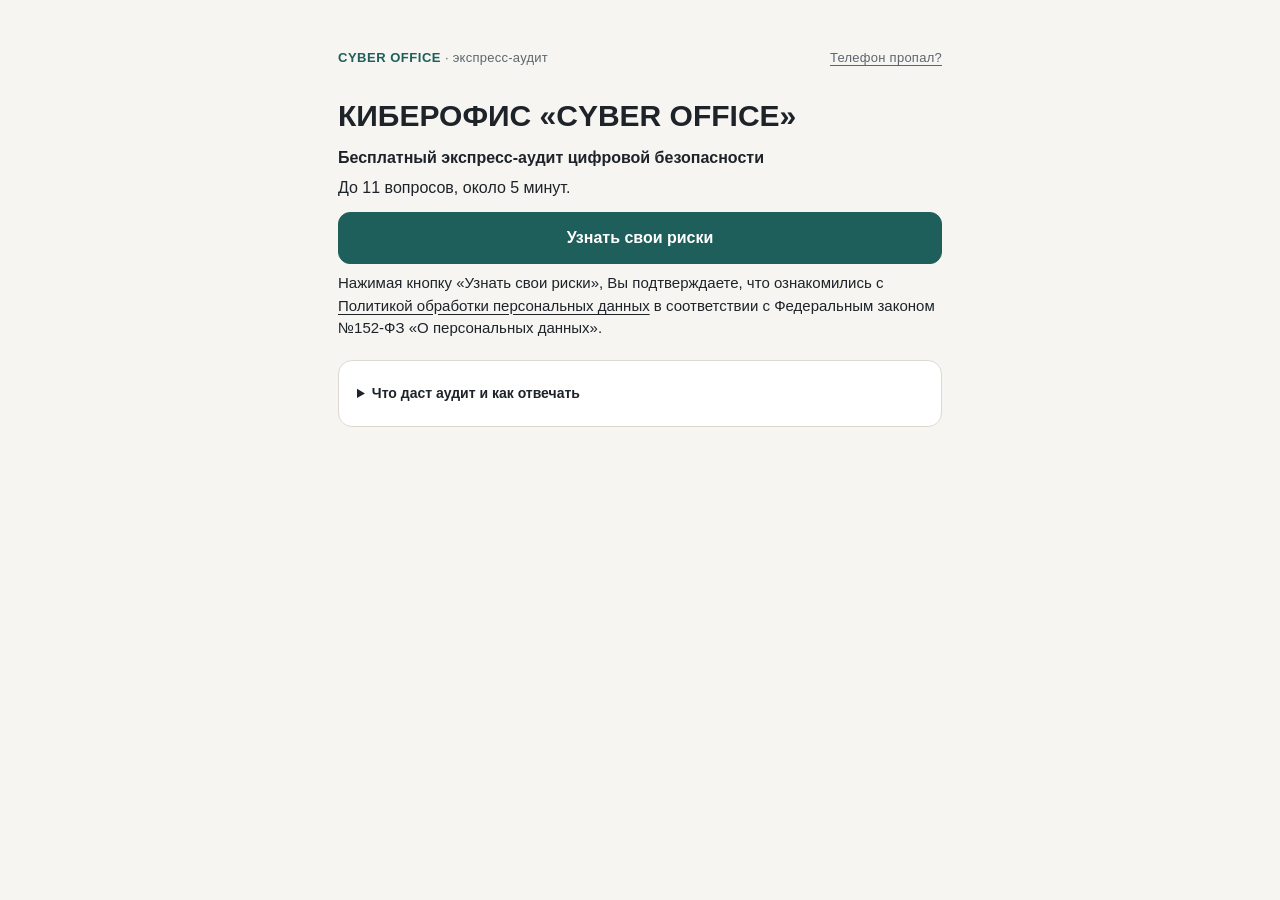
==== commit 01051b6a: "Add files via upload" ====
--- a/index.html
+++ b/index.html
@@ -112,6 +112,9 @@
 .toast.on{opacity:1}
 @media (min-width:600px){ .wrap{padding-top:36px} h1{font-size:30px} }
 .brand{flex-wrap:wrap;gap:8px}.emergency-link{color:inherit;display:inline-flex;align-items:center;min-height:44px;text-decoration:underline;text-underline-offset:3px}.acts .btn{text-align:center;text-decoration:none}
+a.btn{text-decoration:none;text-align:center}.contact-choice{display:flex;align-items:flex-start;gap:8px;margin:16px 0}.contact-choice input{margin-top:4px}.btn[hidden]{display:none}.map .item .top:not(:first-child){margin-top:8px}
+.contact-form{margin-top:16px}.contact-form fieldset{border:0;padding:0;margin:0;min-inline-size:0}.contact-form legend,.contact-field label,.contact-preview>label{font-weight:700}.contact-options{display:flex;flex-wrap:wrap;gap:8px 16px;margin-top:8px}.contact-options label{min-height:44px;display:flex;align-items:center;gap:6px;cursor:pointer}.contact-field label,.contact-preview>label{display:block;margin-bottom:6px}.contact-field input,.contact-preview textarea{width:100%;max-width:100%;font:inherit;background:var(--surface);color:var(--ink);border:1px solid var(--line);border-radius:8px;padding:10px}.contact-preview{margin-top:18px}.contact-preview textarea{resize:vertical}
+.intro-details summary{cursor:pointer;font-weight:700;padding-block:4px}.intro-details-body{margin-top:12px}.start-policy{margin:8px 0 20px;font-size:15px;line-height:1.5;color:var(--ink)}.start-policy a{color:inherit;text-decoration:underline;text-underline-offset:3px}
 </style>
 </head>
 <body>
@@ -127,43 +130,57 @@
 
 /* ===== Настройки теста ===== */
 var HELP_URL = "https://t.me/Cyberoffice_help";           // ссылка на канал помощи Cyber Office (мессенджер, почта mailto: или сайт); пусто = канал ещё не подключён
-var HELP_LABEL = "Написать в Telegram";
-var HELP_EMAIL = "";         // запасной канал, например help@...
-var STORE = "co-express-v2";
+var STORE = "co-express-v3";
+var LEGACY_STORE = "co-express-v2";
 
 /* ===== Вопросы ===== */
-var THEMES = {A:"Смартфон, SIM и мошенники", B:"Пароли, почта и мессенджеры", C:"Семья"};
+var THEMES = {A:"Смартфон, SIM и мошенники", B:"Пароли, почта и мессенджеры", C:"Семья и домашняя сеть"};
 var Q = [
  {id:"a0", code:"А0", th:"A", scored:false, multi:true, text:"Какими телефонами Вы пользуетесь?", hint:"Можно выбрать несколько вариантов. Покажем инструкции для каждого выбранного типа.",
   opts:[{t:"iPhone",v:"ios"},{t:"Samsung",v:"samsung"},{t:"Другой Android",v:"android"},{t:"Не знаю",v:"unknown",excl:true}]},
- {id:"c0", code:"В0", th:"C", scored:false, multi:true, text:"Кто, кроме Вас, пользуется Вашими устройствами или может стать целью мошенников?", hint:"Можно выбрать несколько.",
-  opts:[{t:"Дети",v:"kids"},{t:"Родители",v:"parents"},{t:"Другие родные и близкие",v:"relatives"},{t:"Друзья и коллеги",v:"friends"},{t:"Помощники по дому или работе",v:"helpers"},{t:"Только я",v:"me",excl:true},{t:"Не знаю",v:"unknown",excl:true}]},
+ {id:"c0", code:"В0", th:"C", scored:false, text:"Кто, кроме Вас, может пользоваться Вашими устройствами?",
+  hint:"Злоумышленники могут использовать менее защищённые аккаунты и устройства Ваших близких, чтобы получить доступ к Вашим данным и деньгам.",
+  opts:[{t:"Дети",v:"kids"},{t:"Другие родные и близкие",v:"relatives"},{t:"Друзья и коллеги",v:"friends"},{t:"Помощники по дому или работе",v:"helpers"},{t:"Только я",v:"me",excl:true},{t:"Не знаю",v:"unknown",excl:true}]},
+ {id:"c1", code:"В1", th:"C", step:"access", only:"family", text:"Как дети или близкие пользуются Вашими устройствами и аккаунтами?",
+  why:"Доступ к основной почте или сохранённым паролям может дать доступ и к другим сервисам.",
+  opts:[{t:"У каждого своё устройство или отдельный профиль, мои аккаунты им недоступны",s:"Z"},{t:"Пользуются моим устройством, но перед этим я закрываю важные приложения",s:3},{t:"Пользуются моим устройством, часть моих аккаунтов остаётся открытой",s:4},{t:"Имеют доступ к моей почте или сохранённым паролям",s:5},{t:"Не знаю, какой доступ у них есть",s:"N",excl:true}]},
  {id:"a1", code:"А1", th:"A", step:"find", text:"Телефон потерялся. Сможете ли Вы с чужого устройства найти и заблокировать его?",
   why:"Если телефон нельзя быстро заблокировать, в нём остаются открытыми почта, банк и коды из SMS.",
-  opts:[{t:"Да, знаю как и помню пароль от аккаунта Apple или Google",s:"Z"},{t:"Поиск включён, но пароль от аккаунта не помню",s:3},{t:"Не знаю, включён ли поиск",s:"N"},{t:"Не задумывался",s:4}]},
- {id:"a3", code:"А3", th:"A", step:"call", text:"Вам звонят «из банка» или «полиции», знают Ваше имя. Просят код из SMS или перевод на «безопасный счёт». Как поступите?",
-  why:"Имя и детали могут быть известны из утечек. Даже самостоятельный ввод кода по просьбе звонящего опасен.",
-  opts:[{t:"Завершу звонок и сам проверю информацию по официальному номеру",s:"Z"},{t:"Положу трубку, но проверять не буду",s:3},{t:"Продолжу разговор, если всё звучит убедительно",s:4},{t:"Сам введу код по просьбе звонящего или назову его",s:5},{t:"Не знаю, как поступлю",s:"N"}]},
- {id:"b1", code:"Б1", th:"B", step:"pwd", multi:true, hint:"Можно выбрать несколько.", text:"Как устроены Ваши пароли?",
-  why:"Повторяющиеся пароли позволяют взломать другие аккаунты после одной утечки. Способ безопасного сохранения сам по себе не повышает риск.",
-  opts:[{t:"Повторяю один пароль или его варианты на разных сайтах",s:5},{t:"Пароли разные, но храню их в заметках или файле",s:4},{t:"Пароли уникальные, сохраняет телефон, браузер или менеджер паролей",s:"Z"},{t:"Не знаю, повторяются ли пароли",s:"N",excl:true}]},
+  opts:[{t:"Да, знаю как и могу войти в нужную учётную запись",s:"Z"},{t:"Поиск включён, но пароль от аккаунта не помню",s:3},{t:"Не знаю, включён ли поиск",s:"N"},{t:"Не задумывался",s:4}]},
+ {id:"a3", code:"А3", th:"A", step:"call", text:"Как Вы поступите, если звонящий попросит ввести код из SMS?",
+  scenario:"Вам звонит человек, представляется сотрудником банка или государственной службы. Он знает Ваше имя и паспортные данные, сообщает о подозрительной операции. Он спокойно отвечает на вопросы, и всё выглядит убедительно.\nЧерез несколько минут Вам приходит SMS с кодом. Собеседник просит помочь отменить подозрительную операцию.",
+  why:"Паспортные данные не подтверждают личность звонящего. Завершите разговор и проверьте информацию через официальное приложение или проверенный номер.",
+  opts:[{t:"Попрошу назвать дополнительные сведения. Если всё совпадёт, продолжу разговор",s:4,why:"Знание личных данных не подтверждает личность звонящего."},{t:"Не назову код, но могу самостоятельно ввести его для отмены операции",s:5,why:"Ввод кода по указанию звонящего может подтвердить чужую операцию или вход."},{t:"Завершу разговор. Если ничего не сообщал и не подтверждал, значит, всё в порядке",s:3,why:"Завершение звонка снижает риск. Проверьте, не было ли попытки входа или операции."},{t:"Завершу разговор и самостоятельно проверю информацию через официальное приложение или номер банка",s:"Z",why:"Самостоятельное обращение в организацию помогает проверить ситуацию."},{t:"Не уверен, как поступлю",s:"N",excl:true}]},
+ {id:"b1", code:"Б1", th:"B", step:"pwd", text:"Как Вы создаёте и храните свои пароли?",
+  hint:"Встроенные менеджеры Google, Apple и Samsung подходят для хранения паролей. Отметьте все привычки, которые у Вас есть.",
+  why:"Важны уникальность паролей и способ их хранения.",
+  opts:[{t:"Повторяю пароль или его варианты в разных сервисах",s:5,why:"Пароль из одной утечки могут попробовать в других сервисах."},{t:"Храню часть паролей в незащищённых заметках или файлах",s:4,why:"Любой, кто получит доступ к файлу или заметке, может прочитать пароли."},{t:"Создаю уникальные пароли и сохраняю их во встроенном или отдельном менеджере",s:"Z",why:"Уникальный пароль снижает риск для других аккаунтов при утечке."},{t:"Не знаю, повторяются ли некоторые пароли",s:"N",why:"Проверьте повторы в менеджере паролей."}]},
  {id:"b2", code:"Б2", th:"B", step:"mail2fa", text:"Как защищён вход в Вашу основную почту?", hint:"Основная почта часто служит ключом к другим сервисам: через неё можно восстанавливать пароли и подтверждать важные действия.",
   why:"Почта – ключ, через который восстанавливается почти всё остальное.",
   opts:[{t:"Пароль и код из приложения или подтверждение на телефоне",s:"Z"},{t:"Пароль и код по SMS",s:3},{t:"Только пароль",s:5},{t:"Не знаю",s:"N"}]},
  {id:"b3", code:"Б3", th:"B", step:"recovery", text:"Представьте, что Вы потеряли телефон и не можете войти в основную почту. Как восстановите доступ?",
   why:"Вернуть почту должны Вы – даже без этого телефона.",
-  opts:[{t:"Есть несколько своих способов: вторая почта, резервные коды",s:"Z"},{t:"Есть резервная почта, но доступ к ней тоже зависит от телефона",s:3},{t:"Только через мой номер телефона",s:4},{t:"Через номер или почту другого человека, других способов нет",s:5},{t:"Затрудняюсь ответить",s:"N"}]},
- {id:"b4", code:"Б4", th:"B", step:"tg", text:"Защищён ли вход в Ваш основной мессенджер дополнительным паролем?", hint:"В разных мессенджерах он называется по-разному: облачный пароль, двухшаговая проверка, PIN-код.",
+  opts:[{t:"Есть несколько своих способов: вторая почта, резервные коды",s:"Z"},{t:"Есть резервная почта, но доступ к ней тоже зависит от телефона",s:3},{t:"Только через мой номер телефона",s:4,excl:true},{t:"Через номер или почту другого человека, других способов нет",s:5,excl:true},{t:"Затрудняюсь ответить",s:"N"}]},
+ {id:"b4", code:"Б4", th:"B", step:"tg", text:"Защищён ли вход в Ваши мессенджеры дополнительным паролем?", hint:"В разных мессенджерах он называется по-разному: облачный пароль, двухшаговая проверка, PIN-код.",
   why:"Без дополнительного пароля мессенджер угоняют по одному коду из SMS и пишут Вашим близким от Вашего имени.",
-  opts:[{t:"Да",s:"Z"},{t:"Нет",s:4},{t:"Не знаю",s:"N"},{t:"Не пользуюсь мессенджерами",s:"X"}]},
- {id:"c1", code:"В1", th:"C", step:"access", only:"family", text:"Есть ли у близких доступ к Вашим устройствам или аккаунтам?",
-  why:"Чужой доступ к почте, сохранённым паролям и аккаунтам может привести к потере контроля над ними.",
-  opts:[{t:"Нет, у каждого свои учётные записи и устройства",s:"Z"},{t:"Пользуются общим устройством, но входят в отдельные профили",s:"Z"},{t:"Иногда пользуются моим разблокированным устройством, но не знают паролей",s:3},{t:"Знают мои пароли или могут открыть мою почту, банк либо аккаунты",s:5},{t:"Не знаю, у кого остался доступ",s:"N"}]},
+  opts:[{t:"Да, включён в одном или нескольких мессенджерах",s:"Z"},{t:"Хотя бы в одном мессенджере дополнительный пароль не включён",s:4},{t:"Не знаю",s:"N"},{t:"Не пользуюсь мессенджерами",s:"X"}]},
+
+ {id:"c3", code:"В3", th:"C", step:"wifi", text:"Как у Вас дома организован доступ к Wi-Fi?",
+  hint:"Устройства в одной сети могут взаимодействовать. Отдельная сеть для гостей помогает ограничить доступ к домашним устройствам.",
+  why:"Открытая сеть или общая сеть для гостей расширяет круг устройств, которые могут взаимодействовать с домашними устройствами.",
+  opts:[{t:"Для гостей и помощников есть отдельная сеть с ограниченным доступом к домашним устройствам",s:"Z"},{t:"Одна сеть только для домашних, защищённая паролем",s:3},{t:"Одна сеть для всех, включая гостей и помощников",s:4},{t:"Wi-Fi без пароля, подключиться может любой",s:5},{t:"Не знаю, как настроена сеть",s:"N",excl:true},{t:"Не пользуюсь домашним Wi-Fi",s:"X",excl:true}]},
  {id:"c2", code:"В2", th:"C", step:"codeword", only:"any", text:"Если близкий позвонит и попросит срочно перевести деньги, как Вы убедитесь, что это он?",
-  why:"Голос близкого можно подделать по нескольким секундам записи.",
+  why:"Даже знакомый голос не подтверждает, кто звонит. Перезвоните по сохранённому номеру.",
   opts:[{t:"У нас есть кодовое слово или правило перезвонить",s:"Z"},{t:"Узнаю по голосу",s:4},{t:"Не обсуждали",s:4}]}
 ];
-var QI = {}; Q.forEach(function(q){QI[q.id]=q;});
+var QI = {};
+Q.forEach(function(q){
+  QI[q.id]=q;
+  q.opts.forEach(function(option){
+    if(option.s==="X" || (option.s==="N" && q.id!=="b1")) option.excl=true;
+  });
+});
+QI.b2.opts[2].excl=true;
 
 /* ===== Шаги плана ===== */
 var GUIDES = {
@@ -207,6 +224,9 @@
  access:{q:"c1",title:"Разделить доступ к устройствам и аккаунтам",why:"Каждый должен пользоваться своими учётными записями без доступа к Вашим паролям и почте.",time:"15 минут",
   check:"Близкие входят в собственные профили; Ваши почта, банк и сохранённые пароли им недоступны.",
   all:["Проверьте, кто знает пароли от Вашей почты и важных аккаунтов; смените общие пароли на уникальные.","На общих устройствах создайте отдельные профили и выйдите из личной почты и банковских приложений.","Проверьте активные сеансы в важных сервисах и завершите ненужные.","Если устройство используют дети, настройте отдельный детский профиль и ограничения установки приложений."]},
+ wifi:{q:"c3",title:"Защитить домашний Wi-Fi",why:"Пароль и отдельная гостевая сеть ограничивают посторонние подключения.",time:"5–10 минут",
+  check:"Гостевая сеть имеет отдельный пароль. Доступ из неё к домашним устройствам выключен, если роутер поддерживает эту настройку.",
+  all:["Откройте официальное приложение или панель управления своего роутера.","Если основная сеть открыта, установите уникальный пароль и выберите WPA2 или WPA3 в зависимости от поддержки устройств.","Для гостей включите гостевую сеть с отдельным паролем. Если доступен параметр доступа гостей к локальной сети, отключите его."]},
  codeword:{q:"c2",title:"Семейное кодовое слово",why:"Кодовое слово и обратный звонок помогают проверить, кто просит перевести деньги.",time:"10 минут разговора",
   check:"Каждый в семье знает слово и правило перезвонить.",
   all:["Выберите слово, которого нет в соцсетях и которое не угадать.","Сообщите его голосом или лично, не пишите в мессенджере.","Звонок «я в беде» с просьбой о деньгах: спросите слово. Не знает – положите трубку и перезвоните по номеру из своей записной книжки."]}
@@ -214,46 +234,73 @@
 
 /* ===== Правила главного риска (порядок = приоритет) ===== */
 function A(id){ var a=state.ans[id]; return (a===undefined||a===null)?null:a; }
-function inn(id,arr){ var a=A(id); if(a===null) return false; if(Array.isArray(a)) return a.some(function(x){return arr.indexOf(x)>=0;}); return arr.indexOf(a)>=0; }
-var PRIORITY = {recovery:0,pwd:1,mail2fa:2,access:3,find:4,call:5,codeword:6,tg:7};
+function selected(id){
+  var a=A(id);
+  return Array.isArray(a) ? a : a===null ? [] : [a];
+}
+function inn(id,indices){ return selected(id).some(function(index){ return indices.indexOf(index)>=0; }); }
+var PRIORITY = {recovery:0,pwd:1,mail2fa:2,access:3,find:4,call:5,wifi:6,tg:7,codeword:8};
 var RULES = [
- {lvl:5,step:"recovery",when:function(){return A("b3")===3;},title:"Восстановление почты зависит от другого человека",chain:["Потеря доступа к почте","Код восстановления получает другой человек","Вы не можете самостоятельно вернуть аккаунт"],first:["Проверьте способы восстановления","Укажите свои резервные контакты","Защитите резервную почту"]},
+ {lvl:5,step:"recovery",when:function(){return inn("b3",[3]);},title:"Восстановление почты зависит от другого человека",chain:["Потеря доступа к почте","Код восстановления получает другой человек","Вы не можете самостоятельно вернуть аккаунт"],first:["Проверьте способы восстановления","Укажите свои резервные контакты","Защитите резервную почту"]},
  {lvl:5,step:"pwd",when:function(){return inn("b1",[0]);},title:"Повторяющиеся пароли открывают сразу несколько аккаунтов",chain:["Утечка пароля одного сайта","Тот же пароль пробуют на почте","Другие аккаунты оказываются под угрозой"],first:["Смените повторяющиеся пароли, начиная с почты","Включите второй шаг входа","Проверьте повторы в менеджере паролей"]},
- {lvl:5,step:"mail2fa",when:function(){return A("b2")===2;},title:"В основную почту можно войти по одному паролю",chain:["Пароль попадает в утечку","Посторонний входит в почту","Через почту восстанавливает другие аккаунты"],first:["Включите двухфакторную аутентификацию почты","Проверьте активные сеансы","Сохраните резервные способы восстановления"]},
- {lvl:5,step:"access",when:function(){return A("c1")===3;},title:"У близких есть доступ к Вашим важным аккаунтам",chain:["Общий пароль или открытый сеанс","Доступ к почте и личным данным","Потеря контроля над аккаунтом"],first:["Разделите профили на общих устройствах","Смените общие пароли","Завершите лишние сеансы"]},
- {lvl:5,step:"call",when:function(){return A("a3")===3;},title:"Ввод кода по просьбе звонящего может привести к потере денег",chain:["Звонок от имени банка","Просьба ввести или назвать код","Подтверждение чужого входа или операции"],first:["Не вводите коды по просьбе звонящего","Завершите разговор","Перезвоните по официальному номеру"]},
+ {lvl:5,step:"mail2fa",when:function(){return inn("b2",[2]);},title:"В основную почту можно войти по одному паролю",chain:["Пароль попадает в утечку","Посторонний входит в почту","Через почту восстанавливает другие аккаунты"],first:["Включите двухфакторную аутентификацию почты","Проверьте активные сеансы","Сохраните резервные способы восстановления"]},
+ {lvl:5,step:"access",when:function(){return inn("c1",[3]);},title:"У близких есть доступ к Вашим важным аккаунтам",chain:["Общий пароль или открытый сеанс","Доступ к почте и личным данным","Потеря контроля над аккаунтом"],first:["Разделите профили на общих устройствах","Смените общие пароли","Завершите лишние сеансы"]},
+ {lvl:5,step:"call",when:function(){return inn("a3",[1]);},title:"Ввод кода по просьбе звонящего может привести к потере денег",chain:["Звонок от имени банка","Просьба ввести или назвать код","Подтверждение чужого входа или операции"],first:["Не вводите коды по просьбе звонящего","Завершите разговор","Перезвоните по официальному номеру"]},
  {lvl:4,step:"pwd",when:function(){return inn("b1",[1]);},title:"Пароли в заметках или файле могут попасть посторонним",chain:["Доступ к файлу или заметке","Пароли оказываются открыты","Риск доступа к аккаунтам"],first:["Перенесите пароли в защищённый менеджер","Удалите открытый файл","Проверьте уникальность паролей"]},
- {lvl:4,step:"recovery",when:function(){return A("b3")===2;},title:"Восстановление почты зависит только от номера телефона",chain:["Потеря телефона или номера","Нет независимого способа восстановления","Доступ к почте затруднён"],first:["Добавьте резервную почту","Сохраните резервные коды вне телефона","Проверьте восстановление"]},
- {lvl:4,step:"tg",when:function(){return A("b4")===1;},title:"В мессенджере не включён дополнительный пароль",chain:["Злоумышленник получает код входа","Входит в мессенджер","Пишет близким от Вашего имени"],first:["Включите дополнительную защиту входа","Проверьте список устройств","Завершите незнакомые сеансы"]},
+ {lvl:4,step:"recovery",when:function(){return inn("b3",[2]);},title:"Восстановление почты зависит только от номера телефона",chain:["Потеря телефона или номера","Нет независимого способа восстановления","Доступ к почте затруднён"],first:["Добавьте резервную почту","Сохраните резервные коды вне телефона","Проверьте восстановление"]},
+ {lvl:4,step:"tg",when:function(){return inn("b4",[1]);},title:"В мессенджере не включён дополнительный пароль",chain:["Злоумышленник получает код входа","Входит в мессенджер","Пишет близким от Вашего имени"],first:["Включите дополнительную защиту входа","Проверьте список устройств","Завершите незнакомые сеансы"]},
+ {lvl:4,step:"call",when:function(){return inn("a3",[0]);},title:"Знание Ваших данных не подтверждает личность звонящего",chain:["Звонящий называет реальные сведения","Продолжает убеждать Вас","Может склонить к переводу или вводу кода"],first:["Завершите разговор","Свяжитесь с организацией через официальный канал"]},
+ {lvl:4,step:"access",when:function(){return inn("c1",[2]);},title:"На общем устройстве остаются открытые аккаунты",chain:["Устройство доступно близким","Приложения остаются открытыми","Другие люди могут увидеть данные или совершить действия от Вашего имени"],first:["Закрывайте важные приложения","Настройте отдельные профили или блокировку приложений"]},
+ {lvl:5,step:"wifi",when:function(){return inn("c3",[3]);},title:"К домашней сети можно подключиться без пароля",chain:["Постороннее устройство подключается к Wi-Fi","Оно оказывается в одной сети с домашними устройствами","Возрастает риск нежелательного доступа"],first:["Установите пароль для домашней сети","Включите WPA2 или WPA3","При необходимости настройте отдельную гостевую сеть"]},
+ {lvl:4,step:"wifi",when:function(){return inn("c3",[2]);},title:"Гости пользуются одной сетью с домашними устройствами",chain:["Гость подключается к Wi-Fi","Его устройство находится в общей сети","Открытые локальные сервисы могут оказаться доступны"],first:["Включите отдельную гостевую сеть","Проверьте, что гостям закрыт доступ к локальной сети"]},
  {lvl:4,step:"codeword",when:function(){return inn("c2",[1,2]);},title:"Поддельный голос близкого может убедить перевести деньги",chain:["Звонок с похожим голосом","Просьба срочно перевести деньги","Нет независимой проверки личности"],first:["Договоритесь о кодовом слове","Перезванивайте по сохранённому номеру","Предупредите близких"]}
 ];
-function firedRules(){return RULES.filter(function(r){try{return r.when();}catch(e){return false;}}).sort(function(a,b){return b.lvl-a.lvl || PRIORITY[a.step]-PRIORITY[b.step];});}
-
 /* ===== Состояние ===== */
-var state = {ans:{}, idx:0, screen:"intro", self:{}, help:{}, open:{}};
-function load(){ try{ var s=localStorage.getItem(STORE); if(s){ var o=JSON.parse(s); if(o&&o.ans){ state=Object.assign(state,o); } } }catch(e){} }
+function emptyState(){ return {ans:{},idx:0,screen:"intro",open:{},auditId:null}; }
+var state=emptyState();
+function load(){
+  try {
+    var raw=localStorage.getItem(STORE);
+    if(raw){
+      var saved=JSON.parse(raw);
+      if(saved && saved.ans) state=Object.assign(emptyState(),saved);
+      return;
+    }
+    var legacy=JSON.parse(localStorage.getItem(LEGACY_STORE));
+    if(!legacy || !legacy.ans) return;
+    var mappings={c0:[0,1,1,2,3,4,5],a3:[3,2,0,1,4],c1:[0,0,1,3,4]};
+    Object.keys(legacy.ans).forEach(function(id){
+      if(!QI[id]) return;
+      var old=[].concat(legacy.ans[id]);
+      state.ans[id]=old.map(function(i){return mappings[id]?mappings[id][i]:i;})
+        .filter(function(i,index,values){ return Boolean(QI[id].opts[i]) && values.indexOf(i)===index; });
+    });
+    cleanup();
+    if(legacy.screen!=="intro"){
+      state.screen="q";
+      state.idx=Math.max(0,seq().findIndex(function(q){ return !selected(q.id).length; }));
+    }
+    localStorage.setItem(STORE,JSON.stringify(state));
+    localStorage.removeItem(LEGACY_STORE);
+  } catch(e){}
+}
 function save(){ try{ localStorage.setItem(STORE, JSON.stringify(state)); }catch(e){} }
-function wipe(){ try{ localStorage.removeItem(STORE); }catch(e){} state={ans:{},idx:0,screen:"intro",self:{},help:{},open:{}}; render(); toast("Ответы удалены с этого устройства"); }
-
-function family(){ var a=A("c0")||[]; var has=function(i){return a.indexOf(i)>=0;}; return {kids:has(0), others:has(1)||has(2)||has(3)||has(4), unknown:has(6), me:has(5), list:a.map(function(i){return QI.c0.opts[i].t.toLowerCase();})}; }
 function seq(){
-  var f=family();
   return Q.filter(function(q){
-    if(q.only==="family") return f.kids||f.others;
-    if(q.only==="any") return f.kids||f.others||f.unknown;
+    if(q.only==="family") return inn("c0",[0,1]);
+    if(q.only==="any") return inn("c0",[0,1,2,3,5]);
     return true;
   });
 }
 function stateOf(q){
-  var a=A(q.id); if(a===null) return null;
-  if(!Array.isArray(a)) return q.opts[a].s;
-  if(!a.length) return null;
-  var best=null, bl=-1;
-  a.forEach(function(i){ var st=q.opts[i].s, l=lvlOf(st); if(l>bl){ bl=l; best=st; } });
-  return best;
-}
-function lvlOf(s){ if(s===null||s===undefined) return 0; if(s==="N") return 0; if(s==="Z"||s==="X") return 0; return s; }
-function platforms(){ var a=A("a0"); if(a===null) return []; return (Array.isArray(a)?a:[a]).map(function(i){return Q[0].opts[i]&&Q[0].opts[i].v;}).filter(Boolean); }
+  var scores=selected(q.id).map(function(i){ return q.opts[i].s; });
+  var severity=Math.max(0,...scores.map(lvlOf));
+  if(severity) return severity;
+  if(scores.indexOf("N")>=0) return "N";
+  return scores[0] || null;
+}
+function lvlOf(s){ return typeof s==="number" ? s : 0; }
+function platforms(){ return selected("a0").map(function(i){ return QI.a0.opts[i].v; }); }
 function platform(){ var p=platforms(); return p.length===1?p[0]:"unknown"; }
 
 /* ===== Помощники ===== */
@@ -274,19 +321,18 @@
   var has=Object.keys(state.ans).length>0;
   var c=el("div");
   c.appendChild(el("h1",null,"КИБЕРОФИС «CYBER OFFICE»"));
-  c.appendChild(el("h2",null,"Ваша безопасность в цифровом мире"));
-  c.appendChild(el("p",{class:"muted"},"Помогаем защитить себя и близких от цифровых рисков."));
   c.appendChild(el("h3",null,"Бесплатный экспресс-аудит цифровой безопасности"));
-  c.appendChild(el("p",null,"До 10 простых вопросов, около 5 минут."));
-  var card=el("div",{class:"card small"});
-  card.innerHTML="<h3>Зачем это нужно</h3><p>Наша цель — помочь увидеть риски, с которыми Вы каждый день сталкиваетесь в цифровом мире, понять, как их снизить, и научиться защищать себя и своих близких.</p><h3>Почему это важно</h3><p>Потерянный телефон, ненадёжный пароль или звонок мошенника могут привести к потере доступа к аккаунтам, утечке личных данных и потере денег. Многие риски можно снизить с помощью простых настроек.</p><p><b>Главное — знать, на что сейчас обратить внимание!</b></p><h3>Что Вы получите</h3><p>Персональные рекомендации на основе Ваших ответов: какие риски выявлены, что сделать в первую очередь и как проверить результат.</p><p>Вы сможете выполнить рекомендации самостоятельно по нашей инструкции или воспользоваться помощью специалиста «Киберофис».</p><h3>Как отвечать</h3><p>Чем точнее Ваши ответы, тем полезнее будут наши рекомендации. Постарайтесь отвечать честно, как есть на самом деле. Если сомневаетесь — проверьте или выберите «Не знаю». Мы поможем разобраться.</p><p>Мы не запрашиваем пароли, коды подтверждения, данные банковских карт и документы.</p><p>Ваши ответы остаются на Вашем устройстве.</p>";
+  c.appendChild(el("p",null,"До 11 вопросов, около 5 минут."));
+  var card=el("details",{class:"card small intro-details"});
+  card.innerHTML="<summary>Что даст аудит и как отвечать</summary><div class='intro-details-body'><h3>Зачем это нужно</h3><p>Наша цель — помочь увидеть риски, с которыми Вы каждый день сталкиваетесь в цифровом мире, понять, как их снизить, и научиться защищать себя и своих близких.</p><h3>Почему это важно</h3><p>Потерянный телефон, ненадёжный пароль или звонок мошенника могут привести к потере доступа к аккаунтам, утечке личных данных и потере денег. Многие риски можно снизить с помощью простых настроек.</p><p><b>Главное — знать, на что сейчас обратить внимание!</b></p><h3>Что Вы получите</h3><p>Персональные рекомендации на основе Ваших ответов: какие риски выявлены, что сделать в первую очередь и как проверить результат.</p><p>Вы сможете выполнить рекомендации самостоятельно по нашей инструкции или воспользоваться помощью специалиста «Киберофис».</p><h3>Как отвечать</h3><p>Чем точнее Ваши ответы, тем полезнее будут наши рекомендации. Постарайтесь отвечать честно, как есть на самом деле. Если сомневаетесь — проверьте или выберите «Не знаю». Мы поможем разобраться.</p><p>Мы не запрашиваем пароли, коды подтверждения, данные банковских карт и документы.</p><p>Ответы сохраняются в этом браузере. Вы сами решаете, отправлять ли рекомендации или связываться с нами.</p></div>";
+  var r=el("div",{class:"row"});
+  r.appendChild(el("button",{class:"btn",type:"button","aria-describedby":"start-policy",onclick:function(){state.screen=has&&allAnswered()?"result":"q"; if(!has) state.idx=0; if(state.screen==="result"&&!state.auditId) state.auditId=createAuditId(); save();render();}},"Узнать свои риски"));
+  c.appendChild(r);
+  c.appendChild(el("p",{class:"start-policy",id:"start-policy"},"Нажимая кнопку «Узнать свои риски», Вы подтверждаете, что ознакомились с <a href='policy.html'>Политикой обработки персональных данных</a> в соответствии с Федеральным законом №152-ФЗ «О персональных данных»."));
   c.appendChild(card);
-  var r=el("div",{class:"row"});
-  r.appendChild(el("button",{class:"btn",type:"button",onclick:function(){state.screen=has&&allAnswered()?"result":"q"; if(!has) state.idx=0; save();render();}},"Узнать свои риски"));
-  c.appendChild(r);
   app.appendChild(c);
 }
-function allAnswered(){ return seq().every(function(q){ var a=A(q.id); return a!==null && (!q.multi || a.length>0); }); }
+function allAnswered(){ return seq().every(function(q){ return selected(q.id).length>0; }); }
 
 function renderQ(){
   var s=seq(); if(state.idx>=s.length) state.idx=s.length-1; if(state.idx<0) state.idx=0;
@@ -295,36 +341,43 @@
   var meta=el("div",{class:"qmeta"},"<span>"+esc(THEMES[q.th])+"</span><span>Вопрос "+(state.idx+1)+" из "+s.length+"</span>");
   wrap.appendChild(meta);
   var pr=el("div",{class:"progress"}); var bar=el("i"); bar.style.width=Math.round(state.idx/s.length*100)+"%"; pr.appendChild(bar); wrap.appendChild(pr);
-  wrap.appendChild(el("div",{class:"qtext",id:"qtext"},esc(q.text)));
+  if(q.scenario) q.scenario.split("\n").forEach(function(paragraph){ wrap.appendChild(el("p",null,esc(paragraph))); });
+  var question=q.text;
+  if(q.id==="c1" && !inn("c0",[1])) question="Как дети пользуются Вашими устройствами и аккаунтами?";
+  if(q.id==="c1" && !inn("c0",[0])) question="Как близкие пользуются Вашими устройствами и аккаунтами?";
+  wrap.appendChild(el("div",{class:"qtext",id:"qtext"},esc(question)));
   if(q.hint) wrap.appendChild(el("p",{class:"muted small"},esc(q.hint)));
+  if(q.id!=="b1" && q.id!=="a0") {
+    wrap.appendChild(el("p",{class:"muted small"},"Можно выбрать несколько подходящих вариантов."));
+  }
   var opts=el("div",{class:"opts",role:"group","aria-labelledby":"qtext"});
-  var cur=A(q.id);
+  var current=selected(q.id);
   q.opts.forEach(function(o,i){
-    var pressed = q.multi ? (cur||[]).indexOf(i)>=0 : cur===i;
-    var b=el("button",{class:"opt"+(q.multi?" multi":""),type:"button","aria-pressed":pressed?"true":"false"},"<span class='mark' aria-hidden='true'></span><span>"+esc(o.t)+"</span>");
+    var id="option-"+i;
+    var b=el("button",{id:id,class:"opt multi",type:"button","aria-pressed":String(current.indexOf(i)>=0)},"<span class='mark' aria-hidden='true'></span><span>"+esc(o.t)+"</span>");
     b.addEventListener("click",function(){
-      if(q.multi){
-        var a=(A(q.id)||[]).slice();
-        if(o.excl){ a=[i]; }
-        else{
-          a=a.filter(function(x){return !q.opts[x].excl;});
-          var p=a.indexOf(i); if(p>=0) a.splice(p,1); else a.push(i);
-        }
-        state.ans[q.id]=a;
-      } else state.ans[q.id]=i;
+      if(current.indexOf(i)>=0) state.ans[q.id]=current.filter(function(index){return index!==i;});
+      else if(o.excl) state.ans[q.id]=[i];
+      else state.ans[q.id]=current.filter(function(index){return !q.opts[index].excl;}).concat(i);
       cleanup(); save(); renderQ_refresh();
+      document.getElementById(id).focus();
     });
     opts.appendChild(b);
   });
   wrap.appendChild(opts);
   var r=el("div",{class:"row"});
   r.appendChild(el("button",{class:"btn ghost",type:"button",onclick:function(){ if(state.idx===0){state.screen="intro";} else state.idx--; save(); render(); }},"Назад"));
-  var ok = q.multi ? (cur&&cur.length>0) : cur!==null;
   var next=el("button",{class:"btn",type:"button",id:"next",onclick:function(){
-    var s2=seq(); if(state.idx>=s2.length-1){ state.screen="result"; } else state.idx++;
+    var order=seq();
+    if(state.idx<order.length-1) state.idx++;
+    else if(!allAnswered()) state.idx=order.findIndex(function(question){ return !selected(question.id).length; });
+    else {
+      state.screen="result";
+      if(!state.auditId) state.auditId=createAuditId();
+    }
     save(); render(); window.scrollTo(0,0);
   }}, state.idx===s.length-1?"Показать результат":"Далее");
-  if(!ok) next.disabled=true;
+  if(!current.length) next.disabled=true;
   r.appendChild(next);
   wrap.appendChild(r);
   app.appendChild(wrap);
@@ -333,45 +386,169 @@
 function cleanup(){ var keep={}; seq().forEach(function(q){keep[q.id]=1;}); Object.keys(state.ans).forEach(function(k){ if(!keep[k]) delete state.ans[k]; }); }
 
 /* ===== Результат ===== */
+var RELATED = {pwd:["mail2fa","recovery","access"],mail2fa:["pwd","recovery","access"],recovery:["pwd","mail2fa","access"],access:["pwd","mail2fa","recovery"]};
+var VERIFY = {
+  find:"Проверьте, включён ли поиск телефона и виден ли он с другого устройства.",
+  call:"Запомните порядок: завершите разговор и обратитесь в организацию по официальному каналу.",
+  pwd:"Запустите проверку повторов в менеджере паролей.",
+  mail2fa:"Посмотрите способы подтверждения входа в настройках безопасности почты.",
+  recovery:"Проверьте, доступен ли хотя бы один резервный способ без этого телефона.",
+  tg:"Проверьте наличие дополнительного пароля в настройках мессенджера.",
+  access:"Посмотрите, какие профили и приложения открываются на общем устройстве.",
+  wifi:"Проверьте, защищена ли домашняя сеть паролем и есть ли отдельная гостевая сеть."
+};
 function compute(){
-  var s=seq(), fired=firedRules();
-  var states={}, maxL=0, anyN=false, any23=false;
-  s.forEach(function(q){ if(q.scored===false) return; var st=stateOf(q); states[q.id]=st; var l=lvlOf(st); if(st==="N") anyN=true; if(l===2||l===3) any23=true; if(l>maxL) maxL=l; });
-  fired.forEach(function(r){ if(r.lvl>maxL) maxL=r.lvl; });
+  var questions=seq().filter(function(q){return q.scored!==false;});
+  var byStep={};
+  questions.forEach(function(q){
+    var score=stateOf(q), level=lvlOf(score);
+    if(level) byStep[q.step]=level;
+  });
+  function impact(step){
+    return (RELATED[step]||[]).filter(function(other){return byStep[other]>=4;}).length;
+  }
+  var plan=Object.keys(byStep).sort(function(a,b){
+    return byStep[b]-byStep[a] || impact(b)-impact(a) || PRIORITY[a]-PRIORITY[b];
+  });
+  var scenarios=plan.map(function(step){
+    var level=byStep[step], question=QI[STEPS[step].q];
+    return RULES.find(function(rule){return rule.step===step && rule.lvl===level && rule.when();}) ||
+      {step:step,lvl:level,title:question.why,chain:[],first:instrList(step).slice(0,2)};
+  });
+  var unknown=questions.filter(function(q){
+    return selected(q.id).some(function(i){return q.opts[i].s==="N";});
+  });
+  var max=plan.length ? byStep[plan[0]] : 0;
   var verdict;
-  if(maxL>=5) verdict={cls:"crit",lbl:"Есть критический риск",txt:"Один такой риск может перечеркнуть остальные правильные настройки. Начните с главного риска ниже."};
-  else if(maxL===4) verdict={cls:"warn",lbl:"Есть риски, которые стоит закрыть",txt:"По Вашим ответам есть подтверждённые пробелы, которые стоит исправить."};
-  else if(any23) verdict={cls:"warn",lbl:"Основа есть, но есть пробелы",txt:"Главное у Вас уже сделано. Осталось закрыть несколько мелких дыр."};
-  else if(anyN) verdict={cls:"warn",lbl:"Есть настройки, которые стоит проверить",txt:"Подтверждённых рисков по ответам не выявлено, но часть настроек Вам пока неизвестна."};
-  else verdict={cls:"ok",lbl:"Серьёзных рисков по Вашим ответам не видно",txt:"Это оценка по ответам, а не проверка телефона. Раз в полгода стоит пройти аудит снова."};
-  // план: шаг главного риска первым, остальные по уровню риска
-  var score={}, order={};
-  fired.forEach(function(r,i){ if(!(r.step in score)){ score[r.step]=r.lvl; order[r.step]=i; } else if(r.lvl>score[r.step]) score[r.step]=r.lvl; });
-  s.forEach(function(q){ if(!q.step) return; var l=lvlOf(states[q.id]); if(l>0 && states[q.id]!=="N"){ if(!(q.step in score)||l>score[q.step]) score[q.step]=l; if(!(q.step in order)) order[q.step]=100+PRIORITY[q.step]; } });
-  var keys=Object.keys(score).filter(function(k){ return STEPS[k] && s.indexOf(QI[STEPS[k].q])>=0; });
-  var mainStep = fired.length ? fired[0].step : null;
-  keys.sort(function(a,b){ if(a===mainStep) return -1; if(b===mainStep) return 1; return (score[b]-score[a]) || ((PRIORITY[a]===undefined?99:PRIORITY[a])-(PRIORITY[b]===undefined?99:PRIORITY[b])); });
-  var plan=keys;
-  plan=plan.slice(0,5);
-  return {fired:fired, states:states, verdict:verdict, plan:plan, unknown:s.filter(function(q){return q.scored!==false && states[q.id]==="N";})};
+  if(max>=5) verdict={cls:"crit",lbl:"Есть критический риск",txt:"Начните с первого шага плана."};
+  else if(max===4) verdict={cls:"warn",lbl:"Есть риски, которые стоит снизить",txt:"Начните с рекомендации с наибольшим приоритетом."};
+  else if(max===3) verdict={cls:"warn",lbl:"Есть настройки, которые можно улучшить",txt:"Посмотрите план и начните с первого шага."};
+  else if(unknown.length) verdict={cls:"warn",lbl:"Есть настройки, которые стоит проверить",txt:"По ответам пока недостаточно сведений для оценки этих настроек."};
+  else verdict={cls:"ok",lbl:"В ответах нет признаков серьёзного риска",txt:"Оценка основана на Ваших ответах."};
+  return {scenarios:scenarios,verdict:verdict,plan:plan,unknown:unknown};
 }
 function chip(st){
-  if(st==="Z") return "<span class='chip cZ'>По Вашим словам защищено</span>";
+  if(st==="Z") return "<span class='chip cZ'>Низкий риск · 1/5</span>";
   if(st==="X") return "<span class='chip cX'>Не относится</span>";
   if(st==="N") return "<span class='chip cN'>Стоит проверить</span>";
-  if(st===5) return "<span class='chip c5'>Критично</span>";
-  if(st===4) return "<span class='chip c4'>Открытый риск</span>";
-  return "<span class='chip c3'>Небольшой пробел</span>";
-}
-function resultCode(R){
-  var plat=platforms().map(function(p){return {ios:"iPhone",samsung:"Samsung",android:"Android",unknown:"не указан"}[p];}).join(", ")||"не указан";
-  var parts=[];
-  seq().forEach(function(q){ if(q.scored===false) return; var st=R.states[q.id]; var t = st==="Z"?"З":st==="X"?"–":st==="N"?"Н":"О"+st; parts.push(q.code+"-"+t); });
-  var fam=family(); var famTxt=fam.list.join(", ")||"не указано";
-  var TAG={find:"поиск",sim:"SIM",call:"звонки",pwd:"пароли",mail2fa:"вход в почту",recovery:"восстановление",tg:"мессенджер",access:"доступ близких",codeword:"кодовое слово"};
-  var self=R.plan.filter(function(k){return state.self[k];}).map(function(k){return TAG[k];});
-  var help=R.plan.filter(function(k){return state.help[k];}).map(function(k){return TAG[k];});
-  return "Телефон: "+plat+" · Семья: "+famTxt+" · "+parts.join(" ")+" · Главный: "+(R.fired[0]?R.fired[0].step:"нет")+" · Сам: "+(self.join(",")||"–")+" · Помощь: "+(help.join(",")||"–")+" · Диагностика: "+(state.deep?"да":"нет");
+  if(st===5) return "<span class='chip c5'>Критический риск · 5/5</span>";
+  if(st===4) return "<span class='chip c4'>Высокий риск · 4/5</span>";
+  return "<span class='chip c3'>Средний риск · 3/5</span>";
+}
+function createAuditId(){
+  var bytes=new Uint8Array(8);
+  crypto.getRandomValues(bytes);
+  return "CO-"+Array.from(bytes,function(byte){return byte.toString(16).padStart(2,"0");}).join("").toUpperCase();
+}
+function requestMessage(type,step){
+  var lines=["Здравствуйте! Обращение в Cyber Office.","Тип: "+type,"Аудит: "+state.auditId];
+  if(step) lines.push("Рекомендация: "+step+" · "+STEPS[step].title);
+  return lines;
+}
+function telegramLink(type,step){
+  return HELP_URL+"?text="+encodeURIComponent(requestMessage(type,step).join("\n"));
+}
+function renderFollowup(result){
+  var section=el("section",{class:"card",id:"followup"});
+  section.innerHTML="<h2>Получить рекомендации и оставить контакт</h2><p class='small'>Выберите, куда Вам ответить. Заявку принимает команда Cyber Office в Telegram. Для ответа можно указать email, номер телефона или текущий чат Telegram.</p>";
+  section.appendChild(el("button",{class:"btn secondary",type:"button",onclick:function(){downloadPlan(result);}},"Скачать без контакта"));
+  var form=el("form",{class:"contact-form"});
+  form.innerHTML="<fieldset><legend>Куда Вам ответить?</legend><div class='contact-options'>"+
+    "<label><input name='reply' type='radio' value='telegram' checked> Telegram</label>"+
+    "<label><input name='reply' type='radio' value='email'> Email</label>"+
+    "<label><input name='reply' type='radio' value='phone'> Телефон</label></div>"+
+    "<p class='small muted' id='telegram-contact-note'>Ответим в том же личном чате Telegram.</p>"+
+    "<div class='contact-field' hidden><label for='reply-value' id='reply-label'></label><input id='reply-value' maxlength='254'></div></fieldset>"+
+    "<label class='contact-choice'><input id='reply-permission' type='checkbox' required> <span>Согласен(на) на обработку выбранного контакта для ответа на мой запрос. <a href='policy.html'>Политика обработки персональных данных</a>.</span></label>"+
+    "<button class='btn' type='submit'>Подготовить заявку</button>";
+  var preview=el("div",{class:"contact-preview",hidden:""});
+  preview.innerHTML="<label for='request-preview'>Текст заявки</label><textarea id='request-preview' rows='7' readonly></textarea>"+
+    "<p class='note'>Скопируйте текст, откройте Telegram, вставьте его в чат и отправьте. Заявка поступит команде после отправки сообщения.</p>"+
+    "<div class='row'><button class='btn secondary' type='button'>Скопировать заявку</button>"+
+    "<a class='btn' href='"+esc(HELP_URL)+"' target='_blank' rel='noopener noreferrer'>Открыть Telegram</a></div><p class='note' role='status'></p>";
+  var field=form.querySelector(".contact-field");
+  var input=form.querySelector("#reply-value");
+  var telegramNote=form.querySelector("#telegram-contact-note");
+  var draft=preview.querySelector("textarea");
+  var status=preview.querySelector("[role='status']");
+  function clearPreview(){
+    preview.hidden=true;
+    draft.value="";
+    status.textContent="";
+  }
+  function changeChannel(){
+    var channel=form.elements.reply.value;
+    var isTelegram=channel==="telegram", isEmail=channel==="email";
+    field.hidden=isTelegram;
+    telegramNote.hidden=!isTelegram;
+    input.value="";
+    input.setCustomValidity("");
+    input.required=!isTelegram;
+    input.type=isEmail?"email":"tel";
+    input.autocomplete=isEmail?"email":"tel";
+    form.querySelector("#reply-label").textContent=isEmail?"Ваш email":"Ваш номер телефона";
+    clearPreview();
+  }
+  form.querySelectorAll("input[name='reply']").forEach(function(radio){
+    radio.addEventListener("change",changeChannel);
+  });
+  form.addEventListener("input",function(){
+    input.setCustomValidity("");
+    clearPreview();
+  });
+  form.addEventListener("submit",function(event){
+    event.preventDefault();
+    var channel=form.elements.reply.value, value=input.value.trim();
+    if(channel==="phone" && (!/^\+?[0-9 ().-]+$/.test(value) || !/^[0-9]{7,15}$/.test(value.replace(/\D/g,"")))){
+      input.setCustomValidity("Введите номер телефона с кодом страны или города.");
+      input.reportValidity();
+      return;
+    }
+    var lines=requestMessage("Запрос рекомендаций");
+    var reply=channel==="telegram"?"в этот чат Telegram":(channel==="email"?"по email ":"по телефону ")+value;
+    lines.push("Прошу ответить "+reply+".");
+    lines.push("Согласен(на) на обработку выбранного контакта для ответа на мой запрос.");
+    if(result.plan.length) lines.push("Мой план: "+result.plan.map(function(key){return STEPS[key].title;}).join("; "));
+    draft.value=lines.join("\n");
+    preview.hidden=false;
+    draft.focus();
+  });
+  preview.querySelector("button").addEventListener("click",async function(){
+    try {
+      await navigator.clipboard.writeText(draft.value);
+      status.textContent="Заявка скопирована.";
+    } catch(e){
+      draft.focus();
+      draft.select();
+      status.textContent="Текст выделен. Скопируйте его средствами браузера.";
+    }
+  });
+  changeChannel();
+  section.appendChild(form);
+  section.appendChild(preview);
+  return section;
+}
+function downloadPlan(result){
+  var lines=["Киберофис · Экспресс-аудит",result.verdict.lbl,""];
+  result.plan.forEach(function(key,index){
+    lines.push((index+1)+". "+STEPS[key].title);
+    var guides=guidesFor(key);
+    if(guides.length) guides.forEach(function(guide){
+      lines.push("  • "+guide.name+": "+new URL(guide.url+"#"+guide.steps[key],location.href).href);
+    });
+    else instrList(key).forEach(function(item){lines.push("  • "+item);});
+    lines.push("  Проверка: "+STEPS[key].check,"");
+  });
+  if(result.unknown.length){
+    lines.push("Стоит проверить");
+    result.unknown.forEach(function(q){lines.push("  • "+VERIFY[q.step]);});
+  }
+  var url=URL.createObjectURL(new Blob(["\uFEFF"+lines.join("\r\n")],{type:"text/plain;charset=utf-8"}));
+  var link=el("a",{href:url,download:"cyber-office-plan.txt"});
+  document.body.appendChild(link);
+  link.click();
+  link.remove();
+  setTimeout(function(){URL.revokeObjectURL(url);},1000);
 }
 function instrList(k){
   var st=STEPS[k], p=platform(), items=[];
@@ -390,31 +567,24 @@
   var R=compute();
   var c=el("div");
   c.appendChild(el("h1",null,"Ваш результат"));
+  c.appendChild(el("p",{class:"small muted"},"Номер аудита: "+esc(state.auditId)));
+  c.appendChild(el("p",{class:"small"}, "<a href='#followup'>Получить рекомендации на email, в Telegram или запросить звонок</a>"));
   c.appendChild(el("div",{class:"verdict "+R.verdict.cls},"<div class='lbl'>"+esc(R.verdict.lbl)+"</div><div>"+esc(R.verdict.txt)+"</div>"));
 
-  if(R.fired.length){
-    var m=R.fired[0];
+  if(R.scenarios.length && R.scenarios[0].lvl>=4){
+    var m=R.scenarios[0];
     var rk=el("section",{class:"risk"+(m.lvl<5?" l4":""),"aria-label":"Главный риск"});
-    rk.innerHTML="<div class='k'>Главный риск</div><div class='t'>"+esc(m.title)+"</div><div class='chain'>"+m.chain.map(function(x){return "<span>"+esc(x)+"</span>";}).join("")+"</div><h3>Что сделать в первую очередь</h3><ol class='first'>"+m.first.map(function(x){return "<li>"+esc(x)+"</li>";}).join("")+"</ol>";
+    rk.innerHTML="<div class='k'>Главный риск</div><div class='t'>"+esc(m.title)+"</div>";
+    if(m.chain.length) rk.appendChild(el("div",{class:"chain"},m.chain.map(function(x){return "<span>"+esc(x)+"</span>";}).join("")));
+    rk.appendChild(el("h3",null,"Что сделать в первую очередь"));
+    rk.appendChild(el("ol",{class:"first"},m.first.map(function(x){return "<li>"+esc(x)+"</li>";}).join("")));
+    rk.appendChild(el("a",{class:"btn",href:telegramLink("Помощь по рекомендации",m.step),target:"_blank",rel:"noopener noreferrer"},"Помогите с этим"));
     c.appendChild(rk);
-    if(R.fired.length>1){
-      var more=el("div",{class:"card small"},"<h3>Ещё сценарии по Вашим ответам</h3><ul style='margin:0;padding-left:18px'>"+R.fired.slice(1).map(function(r){return "<li>"+esc(r.title)+"</li>";}).join("")+"</ul>");
-      c.appendChild(more);
-    }
-  }
-
-  if(!R.fired.length && R.plan.length){
-    var k0=R.plan[0], q0=QI[STEPS[k0].q], l0=lvlOf(R.states[q0.id]);
-    if(l0>=4){
-      var fb=el("section",{class:"risk"+(l0<5?" l4":""),"aria-label":"Главный риск"});
-      fb.innerHTML="<div class='k'>Главный риск</div><div class='t'>"+esc(q0.why)+"</div><p style='margin:0'>Начните с шага 1 плана ниже: «"+esc(STEPS[k0].title)+"».</p>";
-      c.appendChild(fb);
-    }
   }
 
   if(R.unknown.length){
     var verify=el("section",{class:"card"});
-    verify.innerHTML="<h3>Стоит проверить</h3><p class='small muted'>Ответ «Не знаю» не считается подтверждённым риском.</p><ul>"+R.unknown.map(function(q){return "<li>"+esc(q.text)+"</li>";}).join("")+"</ul>";
+    verify.innerHTML="<h3>Стоит проверить</h3><p class='small muted'>Ответ «Не знаю» не считается подтверждённым риском.</p><ul>"+R.unknown.map(function(q){return "<li>"+esc(VERIFY[q.step])+"</li>";}).join("")+"</ul>";
     c.appendChild(verify);
   }
 
@@ -441,8 +611,7 @@
         });
         acts.appendChild(bS);
       }
-      var helpText="Здравствуйте! Нужна помощь специалиста Cyber Office за донат. Тема: "+st.title+". Подскажите условия.";
-      acts.appendChild(el("a",{class:"btn ghost",href:HELP_URL+"?text="+encodeURIComponent(helpText),target:"_blank",rel:"noopener noreferrer"},"Помощь специалиста за донат"));
+      acts.appendChild(el("a",{class:"btn ghost",href:telegramLink("Помощь по рекомендации за донат",k),target:"_blank",rel:"noopener noreferrer"},"Помощь специалиста за донат"));
       box.appendChild(acts);
       if(!guides.length){
         var ins=el("div",{class:"instr",id:localId});
@@ -469,25 +638,12 @@
   // следующий уровень: персональная диагностика
   var deep=el("section",{class:"card deep"});
   var topics=["Домашний Wi-Fi и умный дом","Компьютеры и ноутбуки","Банки, карты и платежи","Криптовалюта","Поездки","Помощники и персонал","Публичность и соцсети","Бизнес и рабочие аккаунты","Документы и резервные копии"];
-  deep.innerHTML="<div class='k'>Следующий уровень</div><h2>Персональная диагностика</h2><p class='small'>Экспресс-аудит проверил три темы: телефон, пароли и почту, семью. Персональная диагностика разбирает всю Вашу цифровую жизнь – и связи между аккаунтами, устройствами и людьми, которые не видны по отдельности. Итог – цифровой паспорт безопасности и план защиты для Вас и Вашей семьи.</p><div class='topics'>"+topics.map(function(t){return "<span>"+esc(t)+"</span>";}).join("")+"</div>";
-  var bD=el("button",{class:"btn",type:"button",style:"width:100%;margin-top:14px","aria-pressed":state.deep?"true":"false"},state.deep?"✓ Хочу персональную диагностику":"Хочу персональную диагностику");
-  bD.addEventListener("click",function(){ state.deep=true; save(); copyText("Хочу персональную диагностику. Код результата: "+resultCode(compute())); if(HELP_URL){ window.open(HELP_URL,"_blank","noopener"); } render(); if(!HELP_URL){ var h=document.getElementById("help"); if(h) h.scrollIntoView({behavior:"smooth",block:"start"}); } });
-  deep.appendChild(bD);
-  deep.appendChild(el("p",{class:"note",style:"margin:10px 0 0"},"Мы скопируем код результата и откроем чат Cyber Office. Вставьте код в сообщение и отправьте – стоимость и формат обсудим в переписке."));
+  deep.innerHTML="<div class='k'>Следующий уровень</div><h2>Персональная диагностика</h2><p class='small'>Экспресс-аудит охватил телефон, пароли и почту, семью и домашний Wi-Fi. Персональная диагностика разбирает всю Вашу цифровую жизнь – и связи между аккаунтами, устройствами и людьми, которые не видны по отдельности. Итог – цифровой паспорт безопасности и план защиты для Вас и Вашей семьи.</p><div class='topics'>"+topics.map(function(t){return "<span>"+esc(t)+"</span>";}).join("")+"</div>";
+  deep.appendChild(el("a",{class:"btn",href:telegramLink("Персональная диагностика"),target:"_blank",rel:"noopener noreferrer"},"Хочу персональную диагностику"));
+  deep.appendChild(el("p",{class:"note"},"Откроется черновик с типом обращения и номером аудита. Формат и стоимость обсуждаются в чате."));
   c.appendChild(deep);
 
-  // помощь
-  var help=el("section",{class:"card",id:"help"});
-  var code=resultCode(R);
-  var ch = HELP_URL ? "<a class='btn' style='display:block;text-align:center;text-decoration:none' href='"+esc(HELP_URL)+"' target='_blank' rel='noopener'>"+esc(HELP_LABEL)+"</a>" :
-    "<p class='note'>Канал помощи подключается к началу теста. Пока отправьте этот код тому, кто прислал Вам ссылку.</p>";
-  help.innerHTML="<h2>Хотите, чтобы специалист прошёл это вместе с Вами?</h2><p class='small'>Скопируйте код результата и отправьте его нам – по нему видно, что настроить, без Ваших имени и телефона. Пароли и коды мы никогда не просим, а программы для управления Вашим телефоном не устанавливаем.</p><div class='code' id='code'>"+esc(code)+"</div>";
-  var copy=el("button",{class:"btn secondary",type:"button",style:"width:100%;margin-bottom:10px"},"Скопировать код результата");
-  copy.addEventListener("click",function(){ copyText(code); });
-  help.appendChild(copy);
-  help.appendChild(el("div",null,ch+(HELP_EMAIL?"<p class='note' style='margin-top:8px'>Запасной канал: "+esc(HELP_EMAIL)+"</p>":"")));
-  c.appendChild(help);
-
+  c.appendChild(renderFollowup(R));
 
   // карта
   var map=el("section",{class:"card map"});
@@ -495,33 +651,34 @@
   ["A","B","C"].forEach(function(th){
     var qs=seq().filter(function(q){return q.th===th && q.scored!==false;});
     map.appendChild(el("div",{class:"theme"},esc(THEMES[th])));
-    if(!qs.length){ map.appendChild(el("div",{class:"item"},"<div class='top'><span>Защищать некого</span><span class='chip cX'>Не относится</span></div>")); return; }
+    if(!qs.length){ map.appendChild(el("div",{class:"item"},"<div class='top'><span>Нет вопросов по этой теме</span><span class='chip cX'>Не относится</span></div>")); return; }
     qs.forEach(function(q){
-      var st=R.states[q.id];
-      map.appendChild(el("div",{class:"item"},"<div class='top'><span>"+esc(Array.isArray(A(q.id))?A(q.id).map(function(i){return q.opts[i].t;}).join("; "):q.opts[A(q.id)].t)+"</span>"+chip(st)+"</div><div class='why'>"+esc(q.why)+"</div>"));
+      var item=el("div",{class:"item"});
+      item.appendChild(el("p",{class:"why"},esc(q.text)));
+      selected(q.id).forEach(function(index){
+        var answer=q.opts[index];
+        item.appendChild(el("div",{class:"top"},"<span>"+esc(answer.t)+"</span>"+chip(answer.s)));
+        if(answer.why) item.appendChild(el("div",{class:"why"},esc(answer.why)));
+      });
+      if(!selected(q.id).some(function(index){return q.opts[index].why;})) item.appendChild(el("p",{class:"why"},esc(q.why)));
+      map.appendChild(item);
     });
   });
   c.appendChild(map);
 
   var r=el("div",{class:"row"});
   r.appendChild(el("button",{class:"btn ghost",type:"button",onclick:function(){ state.screen="q"; state.idx=0; save(); render(); window.scrollTo(0,0); }},"Изменить ответы"));
-  r.appendChild(el("button",{class:"btn ghost",type:"button",onclick:function(){state={ans:{},idx:0,screen:"intro",self:{},help:{},open:{}};save();render();window.scrollTo(0,0);}},"Начать заново"));
+  r.appendChild(el("button",{class:"btn ghost",type:"button",onclick:function(){state=emptyState();save();render();window.scrollTo(0,0);}},"Начать заново"));
   c.appendChild(r);
   var privacy=el("div",{class:"note",style:"margin-top:24px"});
   privacy.appendChild(el("p",null,"Это оценка по Вашим ответам, а не проверка телефона. Ответы сохраняются только в браузере этого устройства, чтобы Вы могли вернуться к результату. На общем устройстве другие пользователи этого браузера могут их увидеть."));
-  privacy.appendChild(el("button",{class:"btn ghost",type:"button",onclick:wipe},"Удалить мои ответы"));
   c.appendChild(privacy);
   app.appendChild(c);
 }
 function plural(n,f){ var a=n%10,b=n%100; if(a===1&&b!==11) return f[0]; if(a>=2&&a<=4&&(b<10||b>=20)) return f[1]; return f[2]; }
-function copyText(t){
-  function fallback(){ var ta=document.createElement("textarea"); ta.value=t; document.body.appendChild(ta); ta.select(); try{document.execCommand("copy"); toast("Код скопирован");}catch(e){ toast("Выделите код и скопируйте вручную"); } document.body.removeChild(ta); }
-  try{ if(navigator.clipboard&&navigator.clipboard.writeText){ navigator.clipboard.writeText(t).then(function(){toast("Код скопирован");},fallback); } else fallback(); }catch(e){ fallback(); }
-}
-
-
 try { load(); render(); } catch (e) { console.error(e); app.innerHTML = "<section class='card'><h1>Не удалось открыть опросник</h1><p>Попробуйте открыть опубликованный сайт по HTTPS в обычном браузере или обновить страницу.</p></section>"; }
 })();
 </script>
 </body>
 </html>
+
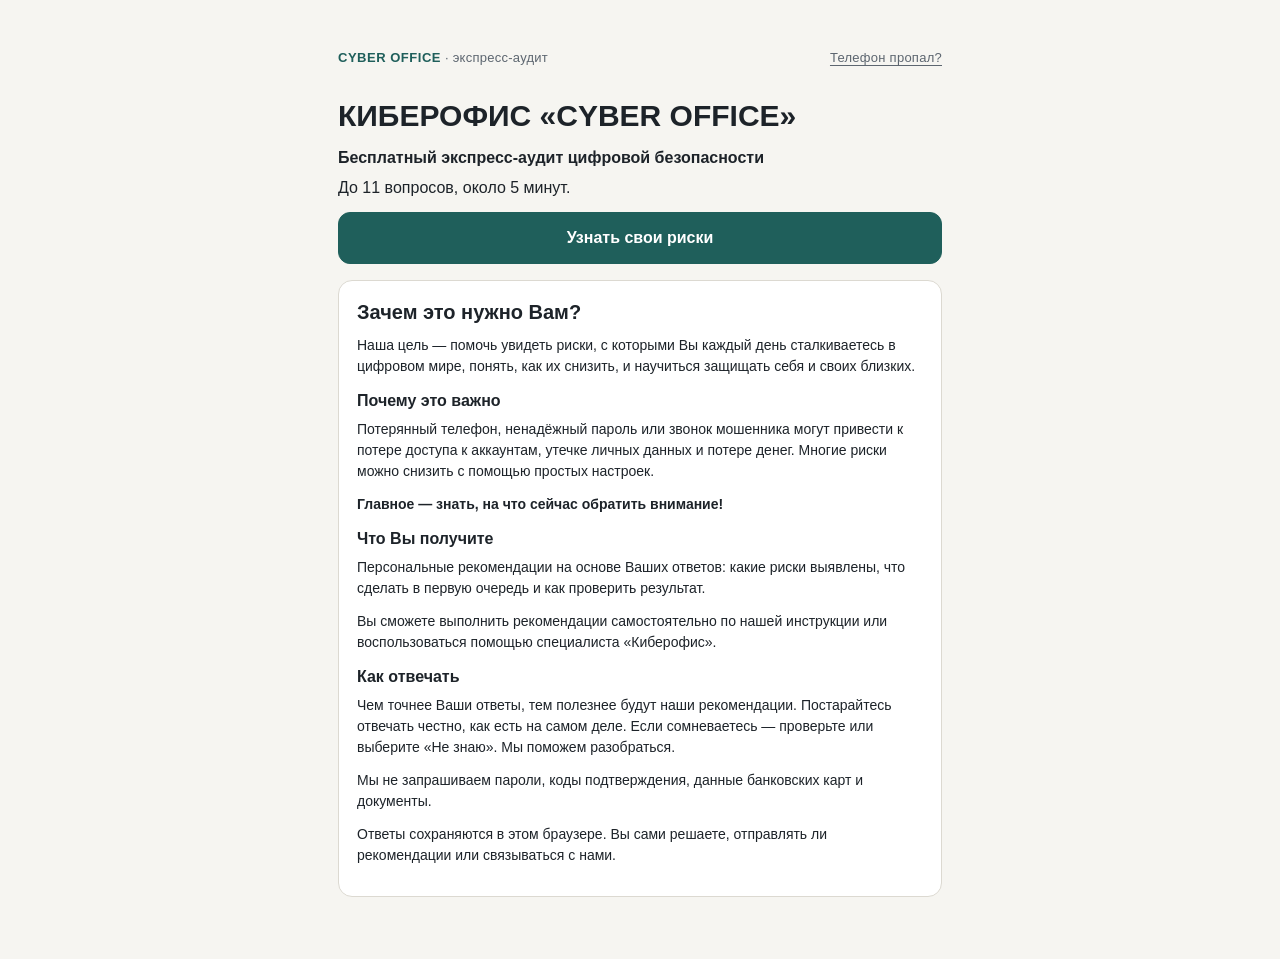
==== commit 0f38c6a6: "Update Cyber Office pilot questionnaire and contact flows" ====
--- a/index.html
+++ b/index.html
@@ -113,8 +113,8 @@
 @media (min-width:600px){ .wrap{padding-top:36px} h1{font-size:30px} }
 .brand{flex-wrap:wrap;gap:8px}.emergency-link{color:inherit;display:inline-flex;align-items:center;min-height:44px;text-decoration:underline;text-underline-offset:3px}.acts .btn{text-align:center;text-decoration:none}
 a.btn{text-decoration:none;text-align:center}.contact-choice{display:flex;align-items:flex-start;gap:8px;margin:16px 0}.contact-choice input{margin-top:4px}.btn[hidden]{display:none}.map .item .top:not(:first-child){margin-top:8px}
-.contact-form{margin-top:16px}.contact-form fieldset{border:0;padding:0;margin:0;min-inline-size:0}.contact-form legend,.contact-field label,.contact-preview>label{font-weight:700}.contact-options{display:flex;flex-wrap:wrap;gap:8px 16px;margin-top:8px}.contact-options label{min-height:44px;display:flex;align-items:center;gap:6px;cursor:pointer}.contact-field label,.contact-preview>label{display:block;margin-bottom:6px}.contact-field input,.contact-preview textarea{width:100%;max-width:100%;font:inherit;background:var(--surface);color:var(--ink);border:1px solid var(--line);border-radius:8px;padding:10px}.contact-preview{margin-top:18px}.contact-preview textarea{resize:vertical}
-.intro-details summary{cursor:pointer;font-weight:700;padding-block:4px}.intro-details-body{margin-top:12px}.start-policy{margin:8px 0 20px;font-size:15px;line-height:1.5;color:var(--ink)}.start-policy a{color:inherit;text-decoration:underline;text-underline-offset:3px}
+.contact-form{margin-top:16px}.contact-form fieldset{border:0;padding:0;margin:0;min-inline-size:0}.contact-form legend,.contact-field label{font-weight:700}.contact-options{display:flex;flex-wrap:wrap;gap:8px 16px;margin-top:8px}.contact-options label{min-height:44px;display:flex;align-items:center;gap:6px;cursor:pointer}.contact-field label{display:block;margin-bottom:6px}.contact-field input{width:100%;max-width:100%;font:inherit;background:var(--surface);color:var(--ink);border:1px solid var(--line);border-radius:8px;padding:10px}
+.intro-explanation{margin-top:16px}.map summary{cursor:pointer;font-weight:700;font-size:18px}.protection{display:flex;align-items:center;gap:16px}.protection p{margin:6px 0 0}.protection .risk-flag{color:var(--crit)}.score-ring{--ring:var(--ok);flex:none;width:96px;aspect-ratio:1;border-radius:50%;background:radial-gradient(closest-side,var(--surface) 82%,transparent 84%),conic-gradient(var(--ring) var(--score),var(--line) 0);display:flex;flex-direction:column;justify-content:center;align-items:center;line-height:1.2}.crit .score-ring{--ring:var(--crit)}.warn .score-ring{--ring:var(--warn)}.score-ring strong{font-size:28px}.score-ring span{font-size:12px}@media(max-width:360px){.score-ring{width:74px}.protection{gap:10px;padding-inline:12px}}
 </style>
 </head>
 <body>
@@ -171,7 +171,7 @@
   opts:[{t:"Для гостей и помощников есть отдельная сеть с ограниченным доступом к домашним устройствам",s:"Z"},{t:"Одна сеть только для домашних, защищённая паролем",s:3},{t:"Одна сеть для всех, включая гостей и помощников",s:4},{t:"Wi-Fi без пароля, подключиться может любой",s:5},{t:"Не знаю, как настроена сеть",s:"N",excl:true},{t:"Не пользуюсь домашним Wi-Fi",s:"X",excl:true}]},
  {id:"c2", code:"В2", th:"C", step:"codeword", only:"any", text:"Если близкий позвонит и попросит срочно перевести деньги, как Вы убедитесь, что это он?",
   why:"Даже знакомый голос не подтверждает, кто звонит. Перезвоните по сохранённому номеру.",
-  opts:[{t:"У нас есть кодовое слово или правило перезвонить",s:"Z"},{t:"Узнаю по голосу",s:4},{t:"Не обсуждали",s:4}]}
+  opts:[{t:"У нас есть кодовое слово или правило перезвонить",s:"Z"},{t:"Узнаю по голосу",s:4},{t:"Не обсуждали",s:4},{t:"Не знаю",s:"N",excl:true}]}
 ];
 var QI = {};
 Q.forEach(function(q){
@@ -308,10 +308,20 @@
 function esc(s){ return String(s).replace(/[&<>"]/g,function(c){return {"&":"&amp;","<":"&lt;",">":"&gt;",'"':"&quot;"}[c];}); }
 var tt; function toast(m){ var t=document.getElementById("toast"); t.textContent=m; t.classList.add("on"); clearTimeout(tt); tt=setTimeout(function(){t.classList.remove("on");},2200); }
 var app=document.getElementById("app");
+var preferredReply=null;
+var recommendationForm=null;
+var samsungTopic=new URLSearchParams(location.search).get("samsung");
+var samsungTopics=["code","find","theft","notifications","sim","passwords","telegram","other"];
 
 /* ===== Экраны ===== */
 function render(){
   app.innerHTML="";
+  if(samsungTopics.includes(samsungTopic)){
+    var modelRequest=renderFollowup(null,{topic:samsungTopic});
+    modelRequest.prepend(el("p",null,"<a href='samsung/'>← К руководству Samsung</a>"));
+    app.appendChild(modelRequest);
+    return;
+  }
   if(state.screen==="intro") return renderIntro();
   if(state.screen==="q") return renderQ();
   return renderResult();
@@ -323,12 +333,11 @@
   c.appendChild(el("h1",null,"КИБЕРОФИС «CYBER OFFICE»"));
   c.appendChild(el("h3",null,"Бесплатный экспресс-аудит цифровой безопасности"));
   c.appendChild(el("p",null,"До 11 вопросов, около 5 минут."));
-  var card=el("details",{class:"card small intro-details"});
-  card.innerHTML="<summary>Что даст аудит и как отвечать</summary><div class='intro-details-body'><h3>Зачем это нужно</h3><p>Наша цель — помочь увидеть риски, с которыми Вы каждый день сталкиваетесь в цифровом мире, понять, как их снизить, и научиться защищать себя и своих близких.</p><h3>Почему это важно</h3><p>Потерянный телефон, ненадёжный пароль или звонок мошенника могут привести к потере доступа к аккаунтам, утечке личных данных и потере денег. Многие риски можно снизить с помощью простых настроек.</p><p><b>Главное — знать, на что сейчас обратить внимание!</b></p><h3>Что Вы получите</h3><p>Персональные рекомендации на основе Ваших ответов: какие риски выявлены, что сделать в первую очередь и как проверить результат.</p><p>Вы сможете выполнить рекомендации самостоятельно по нашей инструкции или воспользоваться помощью специалиста «Киберофис».</p><h3>Как отвечать</h3><p>Чем точнее Ваши ответы, тем полезнее будут наши рекомендации. Постарайтесь отвечать честно, как есть на самом деле. Если сомневаетесь — проверьте или выберите «Не знаю». Мы поможем разобраться.</p><p>Мы не запрашиваем пароли, коды подтверждения, данные банковских карт и документы.</p><p>Ответы сохраняются в этом браузере. Вы сами решаете, отправлять ли рекомендации или связываться с нами.</p></div>";
+  var card=el("section",{class:"card small intro-explanation"});
+  card.innerHTML="<h2>Зачем это нужно Вам?</h2><div><p>Наша цель — помочь увидеть риски, с которыми Вы каждый день сталкиваетесь в цифровом мире, понять, как их снизить, и научиться защищать себя и своих близких.</p><h3>Почему это важно</h3><p>Потерянный телефон, ненадёжный пароль или звонок мошенника могут привести к потере доступа к аккаунтам, утечке личных данных и потере денег. Многие риски можно снизить с помощью простых настроек.</p><p><b>Главное — знать, на что сейчас обратить внимание!</b></p><h3>Что Вы получите</h3><p>Персональные рекомендации на основе Ваших ответов: какие риски выявлены, что сделать в первую очередь и как проверить результат.</p><p>Вы сможете выполнить рекомендации самостоятельно по нашей инструкции или воспользоваться помощью специалиста «Киберофис».</p><h3>Как отвечать</h3><p>Чем точнее Ваши ответы, тем полезнее будут наши рекомендации. Постарайтесь отвечать честно, как есть на самом деле. Если сомневаетесь — проверьте или выберите «Не знаю». Мы поможем разобраться.</p><p>Мы не запрашиваем пароли, коды подтверждения, данные банковских карт и документы.</p><p>Ответы сохраняются в этом браузере. Вы сами решаете, отправлять ли рекомендации или связываться с нами.</p></div>";
   var r=el("div",{class:"row"});
-  r.appendChild(el("button",{class:"btn",type:"button","aria-describedby":"start-policy",onclick:function(){state.screen=has&&allAnswered()?"result":"q"; if(!has) state.idx=0; if(state.screen==="result"&&!state.auditId) state.auditId=createAuditId(); save();render();}},"Узнать свои риски"));
+  r.appendChild(el("button",{class:"btn",type:"button",onclick:function(){state.screen=has&&allAnswered()?"result":"q"; if(!has) state.idx=0; if(state.screen==="result"&&!state.auditId) state.auditId=createAuditId(); save();render();}},"Узнать свои риски"));
   c.appendChild(r);
-  c.appendChild(el("p",{class:"start-policy",id:"start-policy"},"Нажимая кнопку «Узнать свои риски», Вы подтверждаете, что ознакомились с <a href='policy.html'>Политикой обработки персональных данных</a> в соответствии с Федеральным законом №152-ФЗ «О персональных данных»."));
   c.appendChild(card);
   app.appendChild(c);
 }
@@ -395,14 +404,17 @@
   recovery:"Проверьте, доступен ли хотя бы один резервный способ без этого телефона.",
   tg:"Проверьте наличие дополнительного пароля в настройках мессенджера.",
   access:"Посмотрите, какие профили и приложения открываются на общем устройстве.",
-  wifi:"Проверьте, защищена ли домашняя сеть паролем и есть ли отдельная гостевая сеть."
+  wifi:"Проверьте, защищена ли домашняя сеть паролем и есть ли отдельная гостевая сеть.",
+  codeword:"Уточните у близких, есть ли у Вас кодовое слово или правило перезвонить на знакомый номер перед переводом."
 };
 function compute(){
   var questions=seq().filter(function(q){return q.scored!==false;});
-  var byStep={};
+  var byStep={}, points=[];
+  var scale={Z:100,3:50,4:25,5:0};
   questions.forEach(function(q){
     var score=stateOf(q), level=lvlOf(score);
     if(level) byStep[q.step]=level;
+    if(Object.hasOwn(scale,score)) points.push(scale[score]);
   });
   function impact(step){
     return (RELATED[step]||[]).filter(function(other){return byStep[other]>=4;}).length;
@@ -425,7 +437,8 @@
   else if(max===3) verdict={cls:"warn",lbl:"Есть настройки, которые можно улучшить",txt:"Посмотрите план и начните с первого шага."};
   else if(unknown.length) verdict={cls:"warn",lbl:"Есть настройки, которые стоит проверить",txt:"По ответам пока недостаточно сведений для оценки этих настроек."};
   else verdict={cls:"ok",lbl:"В ответах нет признаков серьёзного риска",txt:"Оценка основана на Ваших ответах."};
-  return {scenarios:scenarios,verdict:verdict,plan:plan,unknown:unknown};
+  var protection=points.length ? Math.round(points.reduce(function(sum,n){return sum+n;},0)/points.length) : null;
+  return {scenarios:scenarios,verdict:verdict,plan:plan,unknown:unknown,protection:protection};
 }
 function chip(st){
   if(st==="Z") return "<span class='chip cZ'>Низкий риск · 1/5</span>";
@@ -448,107 +461,94 @@
 function telegramLink(type,step){
   return HELP_URL+"?text="+encodeURIComponent(requestMessage(type,step).join("\n"));
 }
-function renderFollowup(result){
-  var section=el("section",{class:"card",id:"followup"});
-  section.innerHTML="<h2>Получить рекомендации и оставить контакт</h2><p class='small'>Выберите, куда Вам ответить. Заявку принимает команда Cyber Office в Telegram. Для ответа можно указать email, номер телефона или текущий чат Telegram.</p>";
-  section.appendChild(el("button",{class:"btn secondary",type:"button",onclick:function(){downloadPlan(result);}},"Скачать без контакта"));
+function renderFollowup(result,request){
+  request=request||{};
+  var isPassport=request.passport, isSamsung=Boolean(request.topic);
+  var heading=isSamsung?"Получить инструкцию Samsung":isPassport?"Запросить цифровой паспорт":"Получить рекомендации";
+  var section=el("section",{class:"card",id:isPassport?"passport-contact":"followup"});
+  section.appendChild(el("h2",null,heading));
   var form=el("form",{class:"contact-form"});
-  form.innerHTML="<fieldset><legend>Куда Вам ответить?</legend><div class='contact-options'>"+
+  form.innerHTML="<fieldset><legend>"+(isPassport?"Выберите, куда Вам ответить":"Выберите, куда Вам отправить рекомендации")+"</legend><div class='contact-options'>"+
     "<label><input name='reply' type='radio' value='telegram' checked> Telegram</label>"+
     "<label><input name='reply' type='radio' value='email'> Email</label>"+
     "<label><input name='reply' type='radio' value='phone'> Телефон</label></div>"+
-    "<p class='small muted' id='telegram-contact-note'>Ответим в том же личном чате Telegram.</p>"+
-    "<div class='contact-field' hidden><label for='reply-value' id='reply-label'></label><input id='reply-value' maxlength='254'></div></fieldset>"+
-    "<label class='contact-choice'><input id='reply-permission' type='checkbox' required> <span>Согласен(на) на обработку выбранного контакта для ответа на мой запрос. <a href='policy.html'>Политика обработки персональных данных</a>.</span></label>"+
-    "<button class='btn' type='submit'>Подготовить заявку</button>";
-  var preview=el("div",{class:"contact-preview",hidden:""});
-  preview.innerHTML="<label for='request-preview'>Текст заявки</label><textarea id='request-preview' rows='7' readonly></textarea>"+
-    "<p class='note'>Скопируйте текст, откройте Telegram, вставьте его в чат и отправьте. Заявка поступит команде после отправки сообщения.</p>"+
-    "<div class='row'><button class='btn secondary' type='button'>Скопировать заявку</button>"+
-    "<a class='btn' href='"+esc(HELP_URL)+"' target='_blank' rel='noopener noreferrer'>Открыть Telegram</a></div><p class='note' role='status'></p>";
-  var field=form.querySelector(".contact-field");
-  var input=form.querySelector("#reply-value");
-  var telegramNote=form.querySelector("#telegram-contact-note");
-  var draft=preview.querySelector("textarea");
-  var status=preview.querySelector("[role='status']");
-  function clearPreview(){
-    preview.hidden=true;
-    draft.value="";
-    status.textContent="";
-  }
+    "<p class='small muted' data-reply-note></p>"+
+    (isSamsung?"<p class='contact-field'><label>Модель Samsung Galaxy <input name='model' required maxlength='80' placeholder='Например, Galaxy A55'></label></p>":"")+
+    "<div class='contact-field' data-email-field hidden><label>Ваш email <input name='address' type='email' autocomplete='email' maxlength='254'></label></div></fieldset>"+
+    "<div><label class='contact-choice'><input name='permission' type='checkbox' required> <span>Согласен(на) на обработку выбранного контакта для ответа на мой запрос.</span></label><p class='small'><a href='policy.html' target='_blank' rel='noopener'>Политика обработки персональных данных</a></p></div>"+
+    "<button class='btn' type='submit'>"+(isPassport?"Отправить запрос":isSamsung?"Отправить запрос на инструкцию":"Отправить рекомендации")+"</button>";
+  var field=form.querySelector("[data-email-field]");
+  var input=form.elements.address;
+  var note=form.querySelector("[data-reply-note]");
+  var notes={
+    telegram:"Откроется чат Cyber Office с готовым запросом. Отправьте его в Telegram, и команда ответит в этом чате.",
+    email:"Откроется готовое письмо команде Cyber Office. Отправьте его из почтовой программы. Команда ответит на указанный Вами адрес.",
+    phone:"Откроется чат Cyber Office с запросом на звонок. Добавьте свой номер в сообщение и отправьте его. Специалист позвонит Вам."
+  };
   function changeChannel(){
+    var channel=form.elements.reply.value, isEmail=channel==="email";
+    field.hidden=!isEmail;
+    input.disabled=!isEmail;
+    input.required=isEmail;
+    note.textContent=notes[channel];
+  }
+  function sendRequest(){
     var channel=form.elements.reply.value;
-    var isTelegram=channel==="telegram", isEmail=channel==="email";
-    field.hidden=isTelegram;
-    telegramNote.hidden=!isTelegram;
-    input.value="";
-    input.setCustomValidity("");
-    input.required=!isTelegram;
-    input.type=isEmail?"email":"tel";
-    input.autocomplete=isEmail?"email":"tel";
-    form.querySelector("#reply-label").textContent=isEmail?"Ваш email":"Ваш номер телефона";
-    clearPreview();
-  }
-  form.querySelectorAll("input[name='reply']").forEach(function(radio){
-    radio.addEventListener("change",changeChannel);
-  });
-  form.addEventListener("input",function(){
-    input.setCustomValidity("");
-    clearPreview();
+    var type=isPassport?"Запрос «Цифровой паспорт безопасности»":isSamsung?"Запрос полной инструкции Samsung":channel==="phone"?"Запрос рекомендаций и звонка":"Запрос рекомендаций";
+    var lines=state.auditId?requestMessage(type):["Здравствуйте! Обращение в Cyber Office.","Тип: "+type];
+    lines.push(channel==="phone"?"Прошу позвонить мне. Мой номер: [добавьте номер телефона].":channel==="email"?"Прошу ответить по email: "+input.value.trim()+".":"Прошу ответить в этот чат Telegram.");
+    lines.push("Согласен(на) на обработку выбранного контакта для ответа на мой запрос.");
+    if(isPassport) lines.push("Приоритет: запрос на персональную диагностику.");
+    if(isSamsung){
+      var topics={code:"Код блокировки экрана",find:"Поиск через Samsung и Google",theft:"Защита от кражи",notifications:"Скрыть текст уведомлений",sim:"PIN-код SIM",passwords:"Проверить утёкшие пароли",telegram:"Защитить Telegram"};
+      lines.push("Модель: "+form.elements.model.value.trim());
+      if(topics[request.topic]) lines.push("Настройка: "+topics[request.topic]);
+      lines.push("Прошу прислать все шаги инструкции для моей модели.");
+    }
+    if(result && !isPassport && result.plan.length) lines.push("Мой план: "+result.plan.map(function(key){return STEPS[key].title;}).join("; "));
+    if(result && !isPassport && result.unknown.length) lines.push("Стоит проверить: "+result.unknown.map(function(q){return STEPS[q.step].title;}).join("; "));
+    if(!isSamsung && !isPassport) preferredReply={channel:channel,address:channel==="email"?input.value.trim():""};
+    if(channel==="email"){
+      var operatorEmail="9940404@mail.ru";
+      location.href="mailto:"+operatorEmail+"?subject="+encodeURIComponent((isPassport?"Приоритет · ":"")+type)+"&body="+encodeURIComponent(lines.join("\r\n"));
+      return;
+    }
+    window.open(HELP_URL+"?text="+encodeURIComponent(lines.join("\n")),"_blank","noopener,noreferrer");
+  }
+  form.addEventListener("change",function(event){
+    if(event.target.name!=="reply") return;
+    form.elements.permission.checked=false;
+    changeChannel();
   });
   form.addEventListener("submit",function(event){
     event.preventDefault();
-    var channel=form.elements.reply.value, value=input.value.trim();
-    if(channel==="phone" && (!/^\+?[0-9 ().-]+$/.test(value) || !/^[0-9]{7,15}$/.test(value.replace(/\D/g,"")))){
-      input.setCustomValidity("Введите номер телефона с кодом страны или города.");
-      input.reportValidity();
-      return;
-    }
-    var lines=requestMessage("Запрос рекомендаций");
-    var reply=channel==="telegram"?"в этот чат Telegram":(channel==="email"?"по email ":"по телефону ")+value;
-    lines.push("Прошу ответить "+reply+".");
-    lines.push("Согласен(на) на обработку выбранного контакта для ответа на мой запрос.");
-    if(result.plan.length) lines.push("Мой план: "+result.plan.map(function(key){return STEPS[key].title;}).join("; "));
-    draft.value=lines.join("\n");
-    preview.hidden=false;
-    draft.focus();
-  });
-  preview.querySelector("button").addEventListener("click",async function(){
-    try {
-      await navigator.clipboard.writeText(draft.value);
-      status.textContent="Заявка скопирована.";
-    } catch(e){
-      draft.focus();
-      draft.select();
-      status.textContent="Текст выделен. Скопируйте его средствами браузера.";
-    }
-  });
+    sendRequest();
+  });
+  if(isSamsung && request.topic!=="other") form.elements.model.value="Galaxy S26";
+  if(!isSamsung && !isPassport) recommendationForm=form;
+  if(isPassport){
+    request.submit=function(){
+      var selectedChannel=recommendationForm.elements.reply.value;
+      var selectedAddress=recommendationForm.elements.address.value.trim();
+      if(preferredReply && preferredReply.channel===selectedChannel &&
+          (selectedChannel!=="email" || preferredReply.address===selectedAddress)){
+        form.elements.reply.value=preferredReply.channel;
+        input.value=preferredReply.address;
+        form.elements.permission.checked=true;
+        changeChannel();
+        form.requestSubmit();
+      } else {
+        section.hidden=false;
+        form.elements.reply.value=selectedChannel;
+        input.value=selectedAddress;
+        changeChannel();
+        form.querySelector("input[name='reply']:checked").focus();
+      }
+    };
+  }
   changeChannel();
   section.appendChild(form);
-  section.appendChild(preview);
   return section;
-}
-function downloadPlan(result){
-  var lines=["Киберофис · Экспресс-аудит",result.verdict.lbl,""];
-  result.plan.forEach(function(key,index){
-    lines.push((index+1)+". "+STEPS[key].title);
-    var guides=guidesFor(key);
-    if(guides.length) guides.forEach(function(guide){
-      lines.push("  • "+guide.name+": "+new URL(guide.url+"#"+guide.steps[key],location.href).href);
-    });
-    else instrList(key).forEach(function(item){lines.push("  • "+item);});
-    lines.push("  Проверка: "+STEPS[key].check,"");
-  });
-  if(result.unknown.length){
-    lines.push("Стоит проверить");
-    result.unknown.forEach(function(q){lines.push("  • "+VERIFY[q.step]);});
-  }
-  var url=URL.createObjectURL(new Blob(["\uFEFF"+lines.join("\r\n")],{type:"text/plain;charset=utf-8"}));
-  var link=el("a",{href:url,download:"cyber-office-plan.txt"});
-  document.body.appendChild(link);
-  link.click();
-  link.remove();
-  setTimeout(function(){URL.revokeObjectURL(url);},1000);
 }
 function instrList(k){
   var st=STEPS[k], p=platform(), items=[];
@@ -568,8 +568,12 @@
   var c=el("div");
   c.appendChild(el("h1",null,"Ваш результат"));
   c.appendChild(el("p",{class:"small muted"},"Номер аудита: "+esc(state.auditId)));
-  c.appendChild(el("p",{class:"small"}, "<a href='#followup'>Получить рекомендации на email, в Telegram или запросить звонок</a>"));
-  c.appendChild(el("div",{class:"verdict "+R.verdict.cls},"<div class='lbl'>"+esc(R.verdict.lbl)+"</div><div>"+esc(R.verdict.txt)+"</div>"));
+  var score=R.protection;
+  var level=score===null?"Пока недостаточно данных":score<40?"Низкий уровень цифровой защищённости":score<75?"Средний уровень цифровой защищённости":"Высокий уровень цифровой защищённости";
+  var tone=score===null?"warn":score<40?"crit":score<75?"warn":"ok";
+  var ring=score===null?"":"<div class='score-ring' style='--score:"+score+"%' aria-label='"+score+" из 100'><strong>"+score+"</strong><span>из 100</span></div>";
+  var riskClass=R.verdict.cls==="crit"?" class='risk-flag'":"";
+  c.appendChild(el("section",{class:"verdict "+tone+" protection"},ring+"<div><h2 class='lbl'>"+level+"</h2><p class='small muted'>Средняя оценка по ответам, для которых удалось определить уровень риска.</p><p><strong"+riskClass+">"+esc(R.verdict.lbl)+".</strong> "+esc(R.verdict.txt)+"</p></div>"));
 
   if(R.scenarios.length && R.scenarios[0].lvl>=4){
     var m=R.scenarios[0];
@@ -578,9 +582,32 @@
     if(m.chain.length) rk.appendChild(el("div",{class:"chain"},m.chain.map(function(x){return "<span>"+esc(x)+"</span>";}).join("")));
     rk.appendChild(el("h3",null,"Что сделать в первую очередь"));
     rk.appendChild(el("ol",{class:"first"},m.first.map(function(x){return "<li>"+esc(x)+"</li>";}).join("")));
-    rk.appendChild(el("a",{class:"btn",href:telegramLink("Помощь по рекомендации",m.step),target:"_blank",rel:"noopener noreferrer"},"Помогите с этим"));
     c.appendChild(rk);
   }
+
+  // карта
+  var map=el("details",{class:"card map"});
+  map.appendChild(el("summary",null,"Все цифровые риски: на что обратить внимание"));
+  map.appendChild(el("p",null,"На основе Ваших ответов мы выявили возможные цифровые риски, оценили их уровень и объяснили, к каким последствиям они могут привести."));
+  ["A","B","C"].forEach(function(th){
+    var qs=seq().filter(function(q){return q.th===th && q.scored!==false;});
+    map.appendChild(el("div",{class:"theme"},esc(THEMES[th])));
+    if(!qs.length){ map.appendChild(el("div",{class:"item"},"<div class='top'><span>Нет вопросов по этой теме</span><span class='chip cX'>Не относится</span></div>")); return; }
+    qs.forEach(function(q){
+      var item=el("div",{class:"item"});
+      item.appendChild(el("p",{class:"why"},esc(q.text)));
+      selected(q.id).forEach(function(index){
+        var answer=q.opts[index];
+        item.appendChild(el("div",{class:"top"},"<span>"+esc(answer.t)+"</span>"+chip(answer.s)));
+        if(answer.why) item.appendChild(el("div",{class:"why"},esc(answer.why)));
+      });
+      if(!selected(q.id).some(function(index){return q.opts[index].why;})) item.appendChild(el("p",{class:"why"},esc(q.why)));
+      map.appendChild(item);
+    });
+  });
+  c.appendChild(map);
+
+  c.appendChild(renderFollowup(R));
 
   if(R.unknown.length){
     var verify=el("section",{class:"card"});
@@ -589,8 +616,11 @@
   }
 
   if(R.plan.length){
-    c.appendChild(el("h2",{style:"margin-top:22px"},"Ваш план: "+R.plan.length+" "+plural(R.plan.length,["шаг","шага","шагов"])));
-    c.appendChild(el("p",{class:"muted small"},"Базовые рекомендации доступны бесплатно. Помощь специалиста — за донат. Размер доната выбираете вы."));
+    c.appendChild(el("h2",null,"Экспресс-план цифровой защиты готов!"));
+    c.appendChild(el("p",null,"Мы расположили рекомендации в порядке важности."));
+    c.appendChild(el("p",null,"Все инструкции доступны бесплатно."));
+    c.appendChild(el("p",null,"Если Вам потребуется помощь специалиста, Вы можете воспользоваться ею за донат."));
+    c.appendChild(el("p",null,"Донат — добровольное вознаграждение специалисту, размер которого Вы определяете сами, исходя из ценности полученной помощи."));
     R.plan.forEach(function(k,i){
       var st=STEPS[k];
       var box=el("article",{class:"step"});
@@ -637,45 +667,37 @@
 
   // следующий уровень: персональная диагностика
   var deep=el("section",{class:"card deep"});
-  var topics=["Домашний Wi-Fi и умный дом","Компьютеры и ноутбуки","Банки, карты и платежи","Криптовалюта","Поездки","Помощники и персонал","Публичность и соцсети","Бизнес и рабочие аккаунты","Документы и резервные копии"];
-  deep.innerHTML="<div class='k'>Следующий уровень</div><h2>Персональная диагностика</h2><p class='small'>Экспресс-аудит охватил телефон, пароли и почту, семью и домашний Wi-Fi. Персональная диагностика разбирает всю Вашу цифровую жизнь – и связи между аккаунтами, устройствами и людьми, которые не видны по отдельности. Итог – цифровой паспорт безопасности и план защиты для Вас и Вашей семьи.</p><div class='topics'>"+topics.map(function(t){return "<span>"+esc(t)+"</span>";}).join("")+"</div>";
-  deep.appendChild(el("a",{class:"btn",href:telegramLink("Персональная диагностика"),target:"_blank",rel:"noopener noreferrer"},"Хочу персональную диагностику"));
-  deep.appendChild(el("p",{class:"note"},"Откроется черновик с типом обращения и номером аудита. Формат и стоимость обсуждаются в чате."));
+  var topics=["Смартфоны, компьютеры и планшеты","Пароли, почту и важные аккаунты","Банки, карты и платежи","Криптовалюту и цифровые активы","Социальные сети и публичность","Семью, детей и близких","Помощников и персонал","Домашний Wi-Fi и умный дом","Бизнес и рабочие аккаунты","Безопасность в поездках","Документы и резервные копии"];
+  deep.innerHTML="<div class='k'>Следующий уровень защиты</div><h2>ПЕРСОНАЛЬНЫЙ ЦИФРОВОЙ ПАСПОРТ БЕЗОПАСНОСТИ</h2>"+
+    "<p>Экспресс-аудит помог Вам обратить внимание на наиболее распространённые цифровые риски. Но цифровая жизнь каждого человека уникальна.</p>"+
+    "<p>Наш специалист индивидуально изучит Вашу цифровую среду, выявит скрытые риски и предложит решения с учётом Вашего образа жизни, интересов, семьи и деятельности.</p>"+
+    "<h3>Что мы анализируем</h3><ul>"+topics.map(function(t){return "<li>"+esc(t)+"</li>";}).join("")+"</ul>"+
+    "<h3>Что Вы получите</h3><p>Ваш персональный цифровой паспорт безопасности: карту индивидуальных рисков, их взаимосвязей и возможных последствий, а также подробный план защиты именно для Вас и Ваших близких.</p>"+
+    "<p>Мы поможем не только выявить риски, но и найти наиболее эффективные решения.</p>";
+  var passportRequest={passport:true};
+  var passportForm=renderFollowup(null,passportRequest);
+  passportForm.hidden=true;
+  deep.appendChild(el("button",{class:"btn",type:"button",onclick:function(){passportRequest.submit();}},"Создать цифровой паспорт"));
+  deep.appendChild(el("p",{class:"small"},"Формат, объём и стоимость диагностики обсуждаются индивидуально со специалистом."));
   c.appendChild(deep);
-
-  c.appendChild(renderFollowup(R));
-
-  // карта
-  var map=el("section",{class:"card map"});
-  map.appendChild(el("h2",null,"Подробно по темам"));
-  ["A","B","C"].forEach(function(th){
-    var qs=seq().filter(function(q){return q.th===th && q.scored!==false;});
-    map.appendChild(el("div",{class:"theme"},esc(THEMES[th])));
-    if(!qs.length){ map.appendChild(el("div",{class:"item"},"<div class='top'><span>Нет вопросов по этой теме</span><span class='chip cX'>Не относится</span></div>")); return; }
-    qs.forEach(function(q){
-      var item=el("div",{class:"item"});
-      item.appendChild(el("p",{class:"why"},esc(q.text)));
-      selected(q.id).forEach(function(index){
-        var answer=q.opts[index];
-        item.appendChild(el("div",{class:"top"},"<span>"+esc(answer.t)+"</span>"+chip(answer.s)));
-        if(answer.why) item.appendChild(el("div",{class:"why"},esc(answer.why)));
-      });
-      if(!selected(q.id).some(function(index){return q.opts[index].why;})) item.appendChild(el("p",{class:"why"},esc(q.why)));
-      map.appendChild(item);
-    });
-  });
-  c.appendChild(map);
-
+  c.appendChild(passportForm);
+
+  var thanks=el("section",{class:"card"});
+  thanks.innerHTML="<h2>Спасибо, что уделили время своей безопасности!</h2>"+
+    "<p>Мы искренне надеемся, что наши рекомендации помогут Вам защитить себя и своих близких в цифровом мире.</p>"+
+    "<p>Один маленький шаг сегодня может предотвратить серьёзные проблемы в будущем.</p>"+
+    "<p>Берегите себя и своих близких!</p><p><strong>Киберофис</strong><br>«Ваша безопасность в цифровом мире»</p>";
+  c.appendChild(thanks);
   var r=el("div",{class:"row"});
   r.appendChild(el("button",{class:"btn ghost",type:"button",onclick:function(){ state.screen="q"; state.idx=0; save(); render(); window.scrollTo(0,0); }},"Изменить ответы"));
-  r.appendChild(el("button",{class:"btn ghost",type:"button",onclick:function(){state=emptyState();save();render();window.scrollTo(0,0);}},"Начать заново"));
-  c.appendChild(r);
+  r.appendChild(el("button",{class:"btn ghost",type:"button",onclick:function(){state=emptyState();preferredReply=null;save();render();window.scrollTo(0,0);}},"Пройти экспресс-аудит повторно"));
+  thanks.appendChild(r);
+  thanks.appendChild(el("p",{class:"small"},"Вы можете пройти экспресс-аудит ещё раз, чтобы подробнее разобраться в своих цифровых рисках и получить максимум пользы от наших рекомендаций."));
   var privacy=el("div",{class:"note",style:"margin-top:24px"});
   privacy.appendChild(el("p",null,"Это оценка по Вашим ответам, а не проверка телефона. Ответы сохраняются только в браузере этого устройства, чтобы Вы могли вернуться к результату. На общем устройстве другие пользователи этого браузера могут их увидеть."));
   c.appendChild(privacy);
   app.appendChild(c);
 }
-function plural(n,f){ var a=n%10,b=n%100; if(a===1&&b!==11) return f[0]; if(a>=2&&a<=4&&(b<10||b>=20)) return f[1]; return f[2]; }
 try { load(); render(); } catch (e) { console.error(e); app.innerHTML = "<section class='card'><h1>Не удалось открыть опросник</h1><p>Попробуйте открыть опубликованный сайт по HTTPS в обычном браузере или обновить страницу.</p></section>"; }
 })();
 </script>
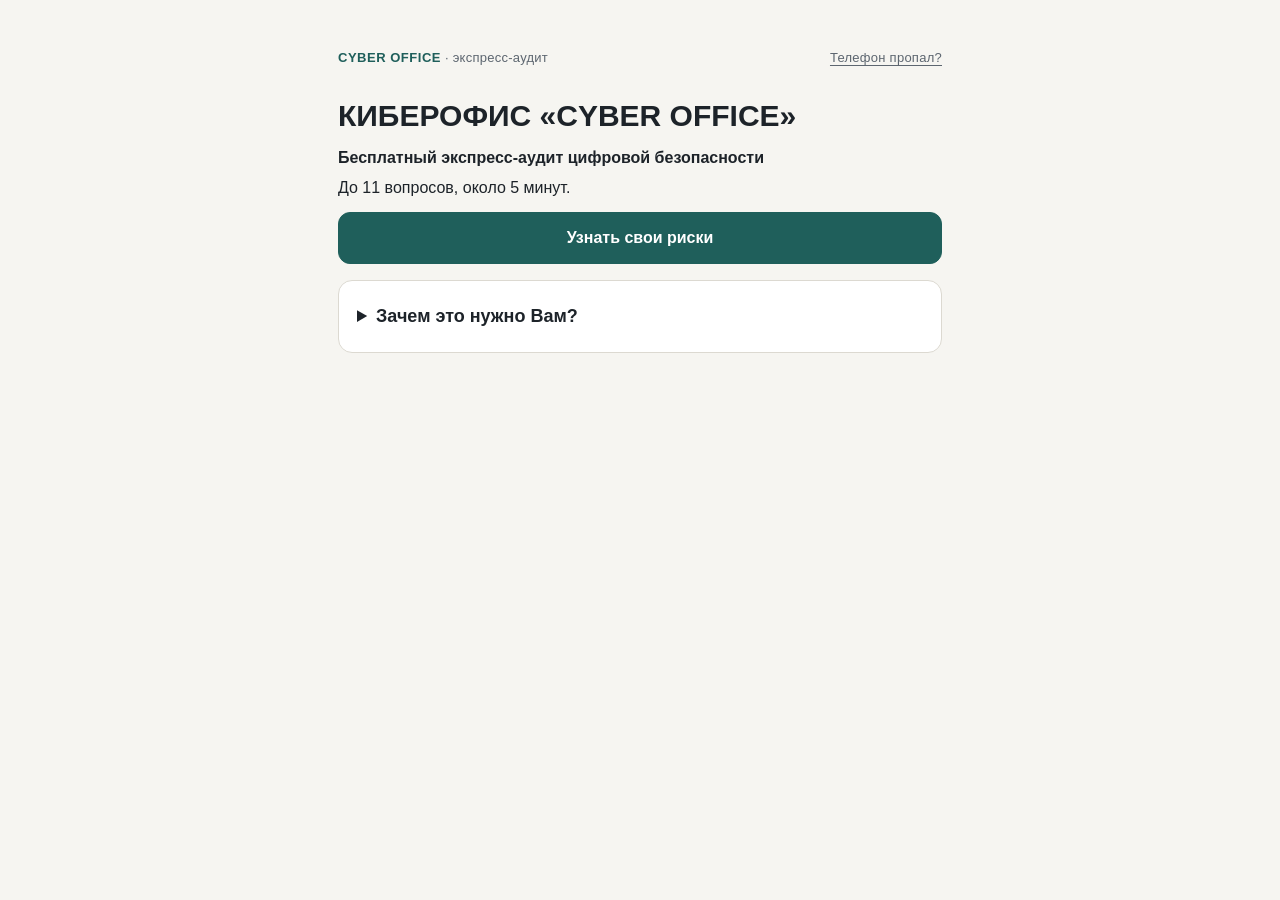
==== commit 591e3bd0: "Restore expandable audit introduction" ====
--- a/index.html
+++ b/index.html
@@ -114,7 +114,7 @@
 .brand{flex-wrap:wrap;gap:8px}.emergency-link{color:inherit;display:inline-flex;align-items:center;min-height:44px;text-decoration:underline;text-underline-offset:3px}.acts .btn{text-align:center;text-decoration:none}
 a.btn{text-decoration:none;text-align:center}.contact-choice{display:flex;align-items:flex-start;gap:8px;margin:16px 0}.contact-choice input{margin-top:4px}.btn[hidden]{display:none}.map .item .top:not(:first-child){margin-top:8px}
 .contact-form{margin-top:16px}.contact-form fieldset{border:0;padding:0;margin:0;min-inline-size:0}.contact-form legend,.contact-field label{font-weight:700}.contact-options{display:flex;flex-wrap:wrap;gap:8px 16px;margin-top:8px}.contact-options label{min-height:44px;display:flex;align-items:center;gap:6px;cursor:pointer}.contact-field label{display:block;margin-bottom:6px}.contact-field input{width:100%;max-width:100%;font:inherit;background:var(--surface);color:var(--ink);border:1px solid var(--line);border-radius:8px;padding:10px}
-.intro-explanation{margin-top:16px}.map summary{cursor:pointer;font-weight:700;font-size:18px}.protection{display:flex;align-items:center;gap:16px}.protection p{margin:6px 0 0}.protection .risk-flag{color:var(--crit)}.score-ring{--ring:var(--ok);flex:none;width:96px;aspect-ratio:1;border-radius:50%;background:radial-gradient(closest-side,var(--surface) 82%,transparent 84%),conic-gradient(var(--ring) var(--score),var(--line) 0);display:flex;flex-direction:column;justify-content:center;align-items:center;line-height:1.2}.crit .score-ring{--ring:var(--crit)}.warn .score-ring{--ring:var(--warn)}.score-ring strong{font-size:28px}.score-ring span{font-size:12px}@media(max-width:360px){.score-ring{width:74px}.protection{gap:10px;padding-inline:12px}}
+.intro-explanation{margin-top:16px}.intro-explanation summary{cursor:pointer;font-size:18px;font-weight:700;padding-block:4px}.intro-explanation[open] summary{margin-bottom:12px}.map summary{cursor:pointer;font-weight:700;font-size:18px}.protection{display:flex;align-items:center;gap:16px}.protection p{margin:6px 0 0}.protection .risk-flag{color:var(--crit)}.score-ring{--ring:var(--ok);flex:none;width:96px;aspect-ratio:1;border-radius:50%;background:radial-gradient(closest-side,var(--surface) 82%,transparent 84%),conic-gradient(var(--ring) var(--score),var(--line) 0);display:flex;flex-direction:column;justify-content:center;align-items:center;line-height:1.2}.crit .score-ring{--ring:var(--crit)}.warn .score-ring{--ring:var(--warn)}.score-ring strong{font-size:28px}.score-ring span{font-size:12px}@media(max-width:360px){.score-ring{width:74px}.protection{gap:10px;padding-inline:12px}}
 </style>
 </head>
 <body>
@@ -333,8 +333,8 @@
   c.appendChild(el("h1",null,"КИБЕРОФИС «CYBER OFFICE»"));
   c.appendChild(el("h3",null,"Бесплатный экспресс-аудит цифровой безопасности"));
   c.appendChild(el("p",null,"До 11 вопросов, около 5 минут."));
-  var card=el("section",{class:"card small intro-explanation"});
-  card.innerHTML="<h2>Зачем это нужно Вам?</h2><div><p>Наша цель — помочь увидеть риски, с которыми Вы каждый день сталкиваетесь в цифровом мире, понять, как их снизить, и научиться защищать себя и своих близких.</p><h3>Почему это важно</h3><p>Потерянный телефон, ненадёжный пароль или звонок мошенника могут привести к потере доступа к аккаунтам, утечке личных данных и потере денег. Многие риски можно снизить с помощью простых настроек.</p><p><b>Главное — знать, на что сейчас обратить внимание!</b></p><h3>Что Вы получите</h3><p>Персональные рекомендации на основе Ваших ответов: какие риски выявлены, что сделать в первую очередь и как проверить результат.</p><p>Вы сможете выполнить рекомендации самостоятельно по нашей инструкции или воспользоваться помощью специалиста «Киберофис».</p><h3>Как отвечать</h3><p>Чем точнее Ваши ответы, тем полезнее будут наши рекомендации. Постарайтесь отвечать честно, как есть на самом деле. Если сомневаетесь — проверьте или выберите «Не знаю». Мы поможем разобраться.</p><p>Мы не запрашиваем пароли, коды подтверждения, данные банковских карт и документы.</p><p>Ответы сохраняются в этом браузере. Вы сами решаете, отправлять ли рекомендации или связываться с нами.</p></div>";
+  var card=el("details",{class:"card small intro-explanation"});
+  card.innerHTML="<summary>Зачем это нужно Вам?</summary><div><p>Наша цель — помочь увидеть риски, с которыми Вы каждый день сталкиваетесь в цифровом мире, понять, как их снизить, и научиться защищать себя и своих близких.</p><h3>Почему это важно</h3><p>Потерянный телефон, ненадёжный пароль или звонок мошенника могут привести к потере доступа к аккаунтам, утечке личных данных и потере денег. Многие риски можно снизить с помощью простых настроек.</p><p><b>Главное — знать, на что сейчас обратить внимание!</b></p><h3>Что Вы получите</h3><p>Персональные рекомендации на основе Ваших ответов: какие риски выявлены, что сделать в первую очередь и как проверить результат.</p><p>Вы сможете выполнить рекомендации самостоятельно по нашей инструкции или воспользоваться помощью специалиста «Киберофис».</p><h3>Как отвечать</h3><p>Чем точнее Ваши ответы, тем полезнее будут наши рекомендации. Постарайтесь отвечать честно, как есть на самом деле. Если сомневаетесь — проверьте или выберите «Не знаю». Мы поможем разобраться.</p><p>Мы не запрашиваем пароли, коды подтверждения, данные банковских карт и документы.</p><p>Ответы сохраняются в этом браузере. Вы сами решаете, отправлять ли рекомендации или связываться с нами.</p></div>";
   var r=el("div",{class:"row"});
   r.appendChild(el("button",{class:"btn",type:"button",onclick:function(){state.screen=has&&allAnswered()?"result":"q"; if(!has) state.idx=0; if(state.screen==="result"&&!state.auditId) state.auditId=createAuditId(); save();render();}},"Узнать свои риски"));
   c.appendChild(r);
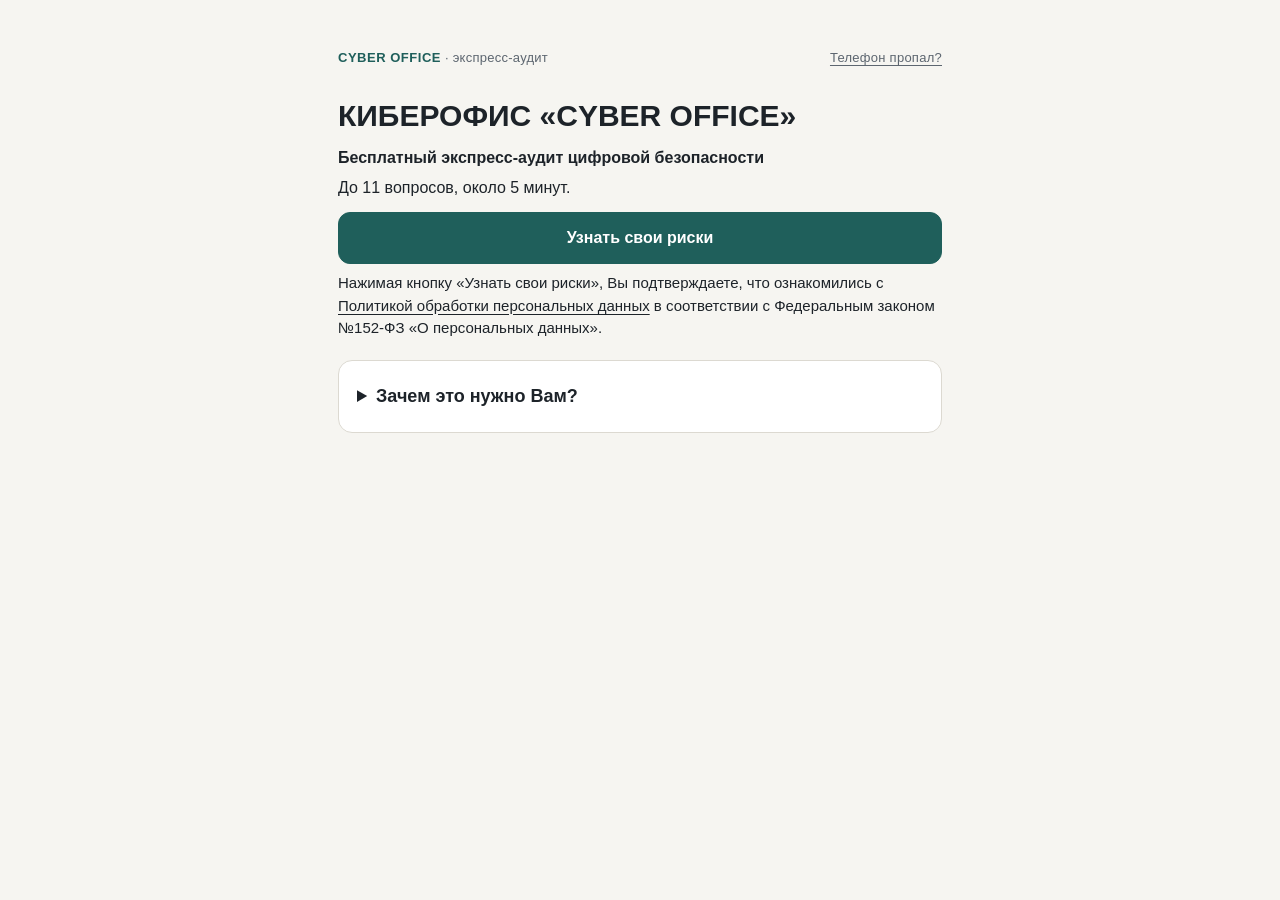
==== commit 531e4811: "Restore privacy notice on audit start screen" ====
--- a/index.html
+++ b/index.html
@@ -114,7 +114,7 @@
 .brand{flex-wrap:wrap;gap:8px}.emergency-link{color:inherit;display:inline-flex;align-items:center;min-height:44px;text-decoration:underline;text-underline-offset:3px}.acts .btn{text-align:center;text-decoration:none}
 a.btn{text-decoration:none;text-align:center}.contact-choice{display:flex;align-items:flex-start;gap:8px;margin:16px 0}.contact-choice input{margin-top:4px}.btn[hidden]{display:none}.map .item .top:not(:first-child){margin-top:8px}
 .contact-form{margin-top:16px}.contact-form fieldset{border:0;padding:0;margin:0;min-inline-size:0}.contact-form legend,.contact-field label{font-weight:700}.contact-options{display:flex;flex-wrap:wrap;gap:8px 16px;margin-top:8px}.contact-options label{min-height:44px;display:flex;align-items:center;gap:6px;cursor:pointer}.contact-field label{display:block;margin-bottom:6px}.contact-field input{width:100%;max-width:100%;font:inherit;background:var(--surface);color:var(--ink);border:1px solid var(--line);border-radius:8px;padding:10px}
-.intro-explanation{margin-top:16px}.intro-explanation summary{cursor:pointer;font-size:18px;font-weight:700;padding-block:4px}.intro-explanation[open] summary{margin-bottom:12px}.map summary{cursor:pointer;font-weight:700;font-size:18px}.protection{display:flex;align-items:center;gap:16px}.protection p{margin:6px 0 0}.protection .risk-flag{color:var(--crit)}.score-ring{--ring:var(--ok);flex:none;width:96px;aspect-ratio:1;border-radius:50%;background:radial-gradient(closest-side,var(--surface) 82%,transparent 84%),conic-gradient(var(--ring) var(--score),var(--line) 0);display:flex;flex-direction:column;justify-content:center;align-items:center;line-height:1.2}.crit .score-ring{--ring:var(--crit)}.warn .score-ring{--ring:var(--warn)}.score-ring strong{font-size:28px}.score-ring span{font-size:12px}@media(max-width:360px){.score-ring{width:74px}.protection{gap:10px;padding-inline:12px}}
+.start-policy{margin:8px 0 20px;font-size:15px;line-height:1.5;color:var(--ink)}.start-policy a{color:inherit;text-decoration:underline;text-underline-offset:3px}.intro-explanation{margin-top:16px}.intro-explanation summary{cursor:pointer;font-size:18px;font-weight:700;padding-block:4px}.intro-explanation[open] summary{margin-bottom:12px}.map summary{cursor:pointer;font-weight:700;font-size:18px}.protection{display:flex;align-items:center;gap:16px}.protection p{margin:6px 0 0}.protection .risk-flag{color:var(--crit)}.score-ring{--ring:var(--ok);flex:none;width:96px;aspect-ratio:1;border-radius:50%;background:radial-gradient(closest-side,var(--surface) 82%,transparent 84%),conic-gradient(var(--ring) var(--score),var(--line) 0);display:flex;flex-direction:column;justify-content:center;align-items:center;line-height:1.2}.crit .score-ring{--ring:var(--crit)}.warn .score-ring{--ring:var(--warn)}.score-ring strong{font-size:28px}.score-ring span{font-size:12px}@media(max-width:360px){.score-ring{width:74px}.protection{gap:10px;padding-inline:12px}}
 </style>
 </head>
 <body>
@@ -336,8 +336,9 @@
   var card=el("details",{class:"card small intro-explanation"});
   card.innerHTML="<summary>Зачем это нужно Вам?</summary><div><p>Наша цель — помочь увидеть риски, с которыми Вы каждый день сталкиваетесь в цифровом мире, понять, как их снизить, и научиться защищать себя и своих близких.</p><h3>Почему это важно</h3><p>Потерянный телефон, ненадёжный пароль или звонок мошенника могут привести к потере доступа к аккаунтам, утечке личных данных и потере денег. Многие риски можно снизить с помощью простых настроек.</p><p><b>Главное — знать, на что сейчас обратить внимание!</b></p><h3>Что Вы получите</h3><p>Персональные рекомендации на основе Ваших ответов: какие риски выявлены, что сделать в первую очередь и как проверить результат.</p><p>Вы сможете выполнить рекомендации самостоятельно по нашей инструкции или воспользоваться помощью специалиста «Киберофис».</p><h3>Как отвечать</h3><p>Чем точнее Ваши ответы, тем полезнее будут наши рекомендации. Постарайтесь отвечать честно, как есть на самом деле. Если сомневаетесь — проверьте или выберите «Не знаю». Мы поможем разобраться.</p><p>Мы не запрашиваем пароли, коды подтверждения, данные банковских карт и документы.</p><p>Ответы сохраняются в этом браузере. Вы сами решаете, отправлять ли рекомендации или связываться с нами.</p></div>";
   var r=el("div",{class:"row"});
-  r.appendChild(el("button",{class:"btn",type:"button",onclick:function(){state.screen=has&&allAnswered()?"result":"q"; if(!has) state.idx=0; if(state.screen==="result"&&!state.auditId) state.auditId=createAuditId(); save();render();}},"Узнать свои риски"));
+  r.appendChild(el("button",{class:"btn",type:"button","aria-describedby":"start-policy",onclick:function(){state.screen=has&&allAnswered()?"result":"q"; if(!has) state.idx=0; if(state.screen==="result"&&!state.auditId) state.auditId=createAuditId(); save();render();}},"Узнать свои риски"));
   c.appendChild(r);
+  c.appendChild(el("p",{class:"start-policy",id:"start-policy"},"Нажимая кнопку «Узнать свои риски», Вы подтверждаете, что ознакомились с <a href='policy.html'>Политикой обработки персональных данных</a> в соответствии с Федеральным законом №152-ФЗ «О персональных данных»."));
   c.appendChild(card);
   app.appendChild(c);
 }
